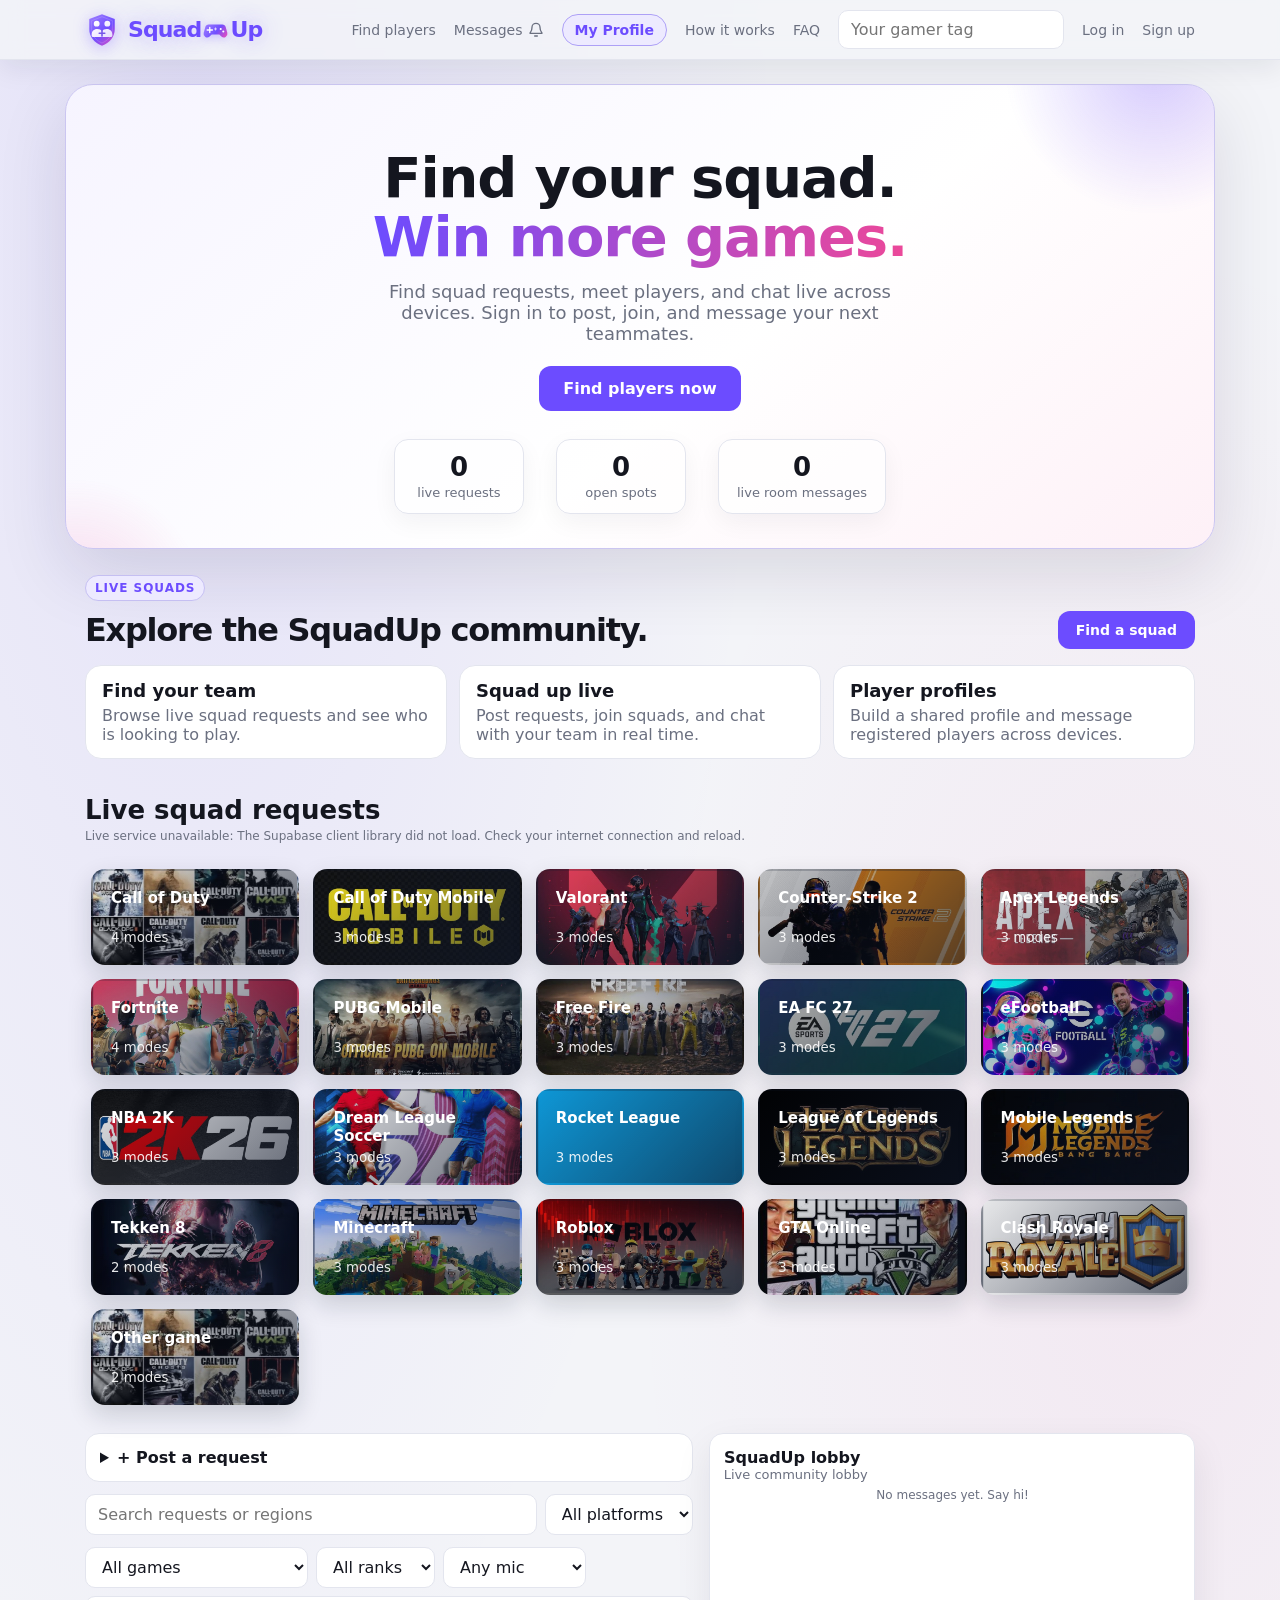
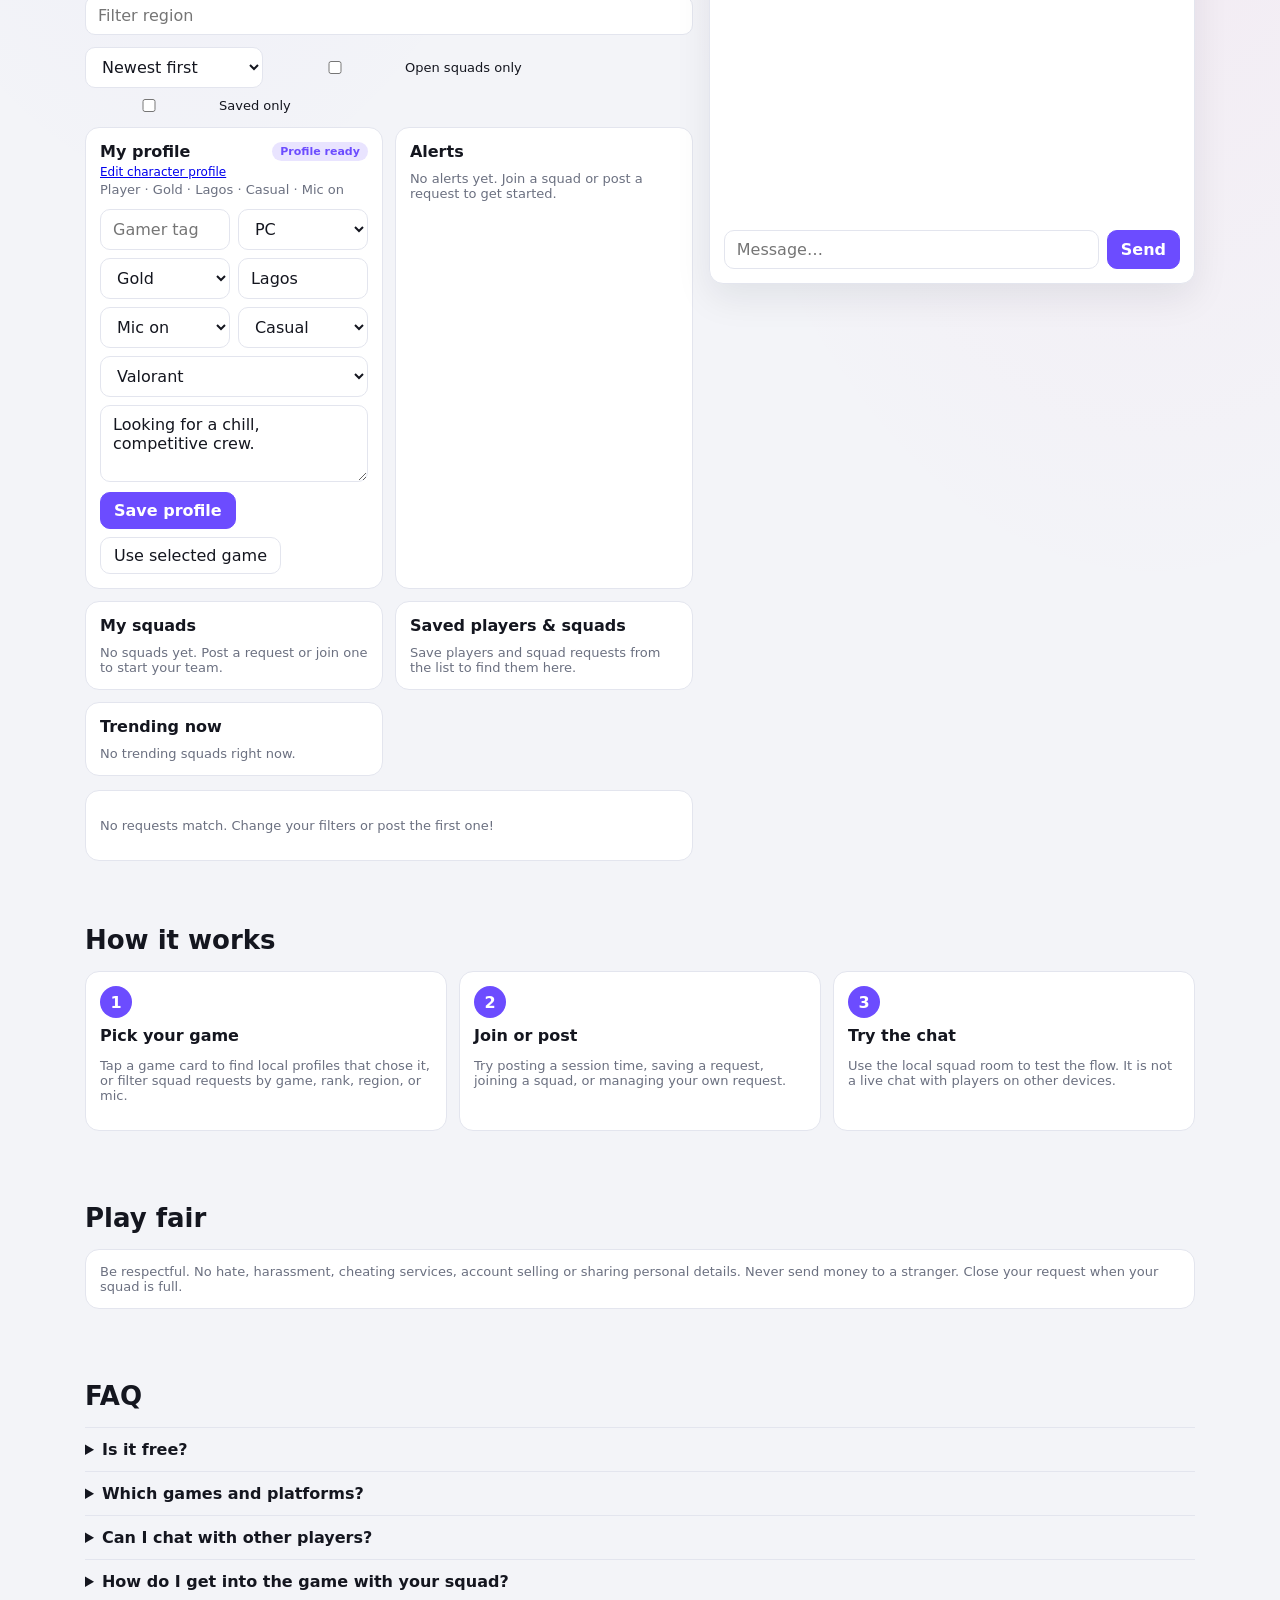
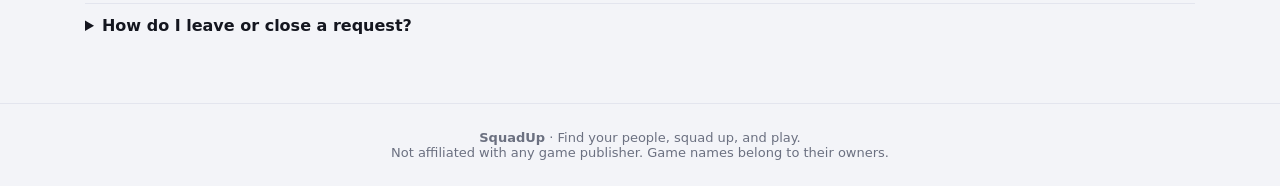
==== index.html @ 7c1c5416 "Add files via upload" ====
<!DOCTYPE html>
<html lang="en"><head><meta charset="utf-8">
<meta name="viewport" content="width=device-width, initial-scale=1, viewport-fit=cover">
<link rel="icon" href="squadup-logo.svg" type="image/svg+xml">
<title>SquadUp – Find your squad</title>
<style>
:root{--bg:#f3f4f8;--card:#fff;--tx:#14161f;--mu:#6b7080;--bd:#e3e5ee;--ac:#6c4cff;--ac2:#fff;--ok:#16a34a;box-sizing:border-box;padding-top:env(safe-area-inset-top,0px);padding-bottom:env(safe-area-inset-bottom,0px)}
@media (prefers-color-scheme:dark){:root:not([data-theme="light"]){--bg:#0d0f16;--card:#161925;--tx:#eceef6;--mu:#8b90a3;--bd:#252938;--ac:#8b73ff;--ac2:#0d0f16;--ok:#4ade80}}
:root[data-theme="dark"]{--bg:#0d0f16;--card:#161925;--tx:#eceef6;--mu:#8b90a3;--bd:#252938;--ac:#8b73ff;--ac2:#0d0f16;--ok:#4ade80}
*{box-sizing:border-box}html,body{margin:0}body{background:var(--bg);color:var(--tx);font-family:system-ui,-apple-system,Segoe UI,Roboto,sans-serif}
button,input,select,textarea{font:inherit;color:var(--tx)}
input,select,textarea{background:var(--card);border:1px solid var(--bd);border-radius:10px;padding:9px 12px;max-width:100%}
button{cursor:pointer;border:1px solid var(--bd);background:var(--card);border-radius:10px;padding:8px 13px}
button.p{background:var(--ac);color:var(--ac2);border-color:var(--ac);font-weight:600}
button.d{color:#dc2626}
.top{display:flex;gap:10px;align-items:center;justify-content:space-between;flex-wrap:wrap;padding:14px 20px;max-width:1150px;margin:auto}
h1{margin:0;font-size:22px;display:flex;align-items:center;gap:9px}h1 span{color:var(--ac)}
.brand-mark{width:34px;height:34px;object-fit:contain;filter:drop-shadow(0 3px 8px color-mix(in srgb,var(--ac) 35%,transparent))}
.wordmark-pad{width:25px;height:18px;vertical-align:-2px;margin:0 2px;filter:drop-shadow(0 2px 5px color-mix(in srgb,var(--ac) 30%,transparent))}
.wrap{max-width:1150px;margin:auto;padding:0 20px 28px}
.status{font-size:12px;color:var(--mu);padding:0 20px;max-width:1150px;margin:auto}
.tiles{display:grid;grid-template-columns:repeat(auto-fill,minmax(180px,1fr));gap:14px;margin:8px 0 14px}
.game-players{margin:14px 0;padding:16px;background:var(--card);border:1px solid var(--bd);border-radius:14px}
.game-players[hidden]{display:none}
.game-players-head{display:flex;justify-content:space-between;align-items:center;gap:10px}
.game-player-list{display:grid;grid-template-columns:repeat(auto-fill,minmax(230px,1fr));gap:10px;margin-top:12px}
.game-player{display:flex;align-items:center;gap:10px;min-width:0;padding:11px;border:1px solid var(--bd);border-radius:12px;background:var(--bg)}
.game-player-avatar{flex:none;width:44px;height:44px;border-radius:50%;object-fit:cover;background:var(--ac);color:white;display:grid;place-items:center;font-weight:700}
.game-player-info{flex:1;min-width:0}
.game-player-info strong,.game-player-info small{display:block;overflow-wrap:anywhere}
.game-player-info small{margin-top:3px;color:var(--mu);font-size:12px}
.game-player-bio{margin:6px 0 0;color:var(--mu);font-size:12px;line-height:1.45}
.game-player-message{flex:none;padding:7px 9px;border:1px solid var(--ac);border-radius:9px;background:var(--ac);color:var(--ac2);font-size:12px;font-weight:650;text-decoration:none;white-space:nowrap}
.tile{text-align:left;border-radius:14px;padding:18px;min-height:96px;border:2px solid transparent;color:#fff;display:flex;flex-direction:column;justify-content:space-between;background-color:var(--tile-color,#6c4cff);background-image:linear-gradient(135deg,rgba(15,23,42,.1),rgba(15,23,42,.65)),var(--tile-image,none);background-size:cover;background-position:center;position:relative;transform-origin:center;transition:transform .2s ease;cursor:pointer}
@media(hover:hover){.tile:hover{transform:scale(1.3);z-index:1}}
.tile.is-selected{transform:scale(1.3);z-index:1}
.tile:focus-visible{outline:3px solid var(--ac);outline-offset:3px}
@media(prefers-reduced-motion:reduce){.tile{transition:none}}
.tile b{font-size:15px}.tile small{opacity:.9}
.grid{display:grid;grid-template-columns:1.25fr 1fr;gap:16px;align-items:start}
@media(max-width:860px){.grid{grid-template-columns:1fr}}
.card{background:var(--card);border:1px solid var(--bd);border-radius:14px;padding:14px;transition:transform .18s ease}
@media(hover:hover){.card:hover{transform:scale(.97)}}
.bar{display:flex;gap:8px;margin-bottom:12px;flex-wrap:wrap}.bar input{flex:1;min-width:120px}
.hub-grid{display:grid;grid-template-columns:repeat(auto-fit,minmax(220px,1fr));gap:12px;margin:12px 0 14px}.mini-card{border:1px solid var(--bd);background:var(--card);border-radius:12px;padding:10px 12px}.mini-card.info{border-left:3px solid var(--ac)}.mini-card.alert{border-left:3px solid #f59e0b}.mini-card.success{border-left:3px solid var(--ok)}.mini-card small{display:block;color:var(--mu);margin-top:5px}.mini-card .chip{display:inline-block;padding:2px 6px;border-radius:999px;background:var(--bd);font-size:11px;font-weight:700;text-transform:uppercase;letter-spacing:.04em;margin-bottom:6px}
.profile-shell{display:grid;gap:10px}.profile-top{display:flex;justify-content:space-between;align-items:center;gap:10px}.profile-badge{display:inline-flex;align-items:center;padding:3px 8px;border-radius:999px;background:color-mix(in srgb,var(--ac) 15%,var(--card));color:var(--ac);font-weight:700;font-size:11px}.profile-summary{color:var(--mu);font-size:13px;line-height:1.5}.profile-actions{display:flex;gap:8px;flex-wrap:wrap}.profile-grid{display:grid;grid-template-columns:repeat(2,minmax(0,1fr));gap:8px}.profile-grid .w{grid-column:1/-1}.squad-item{padding:8px 10px;border:1px solid var(--bd);border-radius:10px;background:color-mix(in srgb,var(--card) 92%,var(--bd));display:grid;gap:4px;margin-top:8px}.squad-item strong{display:flex;justify-content:space-between;gap:8px}.squad-badges{display:flex;gap:6px;flex-wrap:wrap;margin-top:4px}.squad-badges span{display:inline-flex;padding:2px 7px;border-radius:999px;background:var(--bd);font-size:11px}.trending{display:grid;gap:8px}.trending-item{padding:8px 10px;border:1px solid var(--bd);border-radius:10px;background:color-mix(in srgb,var(--card) 92%,var(--bd));display:flex;justify-content:space-between;gap:8px}.trending-item b{display:block}.trending-item small{color:var(--mu)}
details.card{margin-bottom:12px}summary{cursor:pointer;font-weight:600}
.form{display:grid;grid-template-columns:1fr 1fr;gap:8px;margin-top:10px}.form .w{grid-column:1/-1}
.post{display:flex;gap:12px;padding:13px 0;border-top:1px solid var(--bd)}.post:first-child{border-top:0}
.av{flex:none;width:42px;height:42px;border-radius:50%;display:grid;place-items:center;color:#fff;font-weight:700;font-size:13px}
.post-avatar{object-fit:cover;background:var(--bd)}
.pb{flex:1;min-width:0}.pt{font-weight:600}
.tag{display:inline-block;font-size:12px;padding:2px 8px;border-radius:6px;background:var(--bd);margin:4px 5px 0 0}
.mu{color:var(--mu);font-size:13px}.ok{color:var(--ok);font-weight:600}
.acts{display:flex;gap:6px;margin-top:8px;flex-wrap:wrap}
.acts button{font-size:12px}
.saved-list{display:grid;gap:8px}
.saved-row{display:flex;align-items:center;justify-content:space-between;gap:8px;padding:8px 10px;border:1px solid var(--bd);border-radius:10px}
.saved-row>div{min-width:0}.saved-row strong,.saved-row small{display:block;overflow:hidden;text-overflow:ellipsis;white-space:nowrap}
.saved-row small{margin-top:3px;color:var(--mu)}
.saved-row button{flex:none;padding:5px 8px;font-size:11px}
.post.is-full{opacity:.78}
.chat{position:sticky;top:8px}
#msgs{height:340px;overflow-y:auto;display:flex;flex-direction:column;gap:7px;padding:6px 0}
.m{max-width:85%;padding:7px 11px;border-radius:12px;background:var(--bd);font-size:14px;overflow-wrap:anywhere}
.m b{display:block;font-size:11px;color:var(--mu)}.m.me{align-self:flex-end;background:var(--ac);color:var(--ac2)}.m.me b{color:inherit;opacity:.8}
.m.sys{align-self:center;background:none;color:var(--mu);font-size:12px;padding:0}
.send{display:flex;gap:8px;margin-top:8px}.send input{flex:1;min-width:0}
#toast{position:fixed;left:50%;bottom:calc(20px + env(safe-area-inset-bottom,0px));transform:translateX(-50%);background:var(--tx);color:var(--bg);padding:9px 14px;border-radius:10px;font-size:14px;display:none;z-index:9}
.nav{position:sticky;top:0;z-index:5;backdrop-filter:blur(10px);background:color-mix(in srgb,var(--bg) 85%,transparent);border-bottom:1px solid var(--bd)}
.nav .top{padding:10px 20px}.links{display:flex;gap:18px;align-items:center}.links a{color:var(--mu);text-decoration:none;font-size:14px}
.links a.profile-link{padding:7px 12px;border:1px solid color-mix(in srgb,var(--ac) 45%,var(--bd));border-radius:999px;background:color-mix(in srgb,var(--ac) 12%,var(--card));color:var(--ac);font-weight:750}
#messagesLink{position:relative;display:inline-flex;align-items:center}
.message-count{position:absolute;top:-5px;right:-7px;display:grid;width:18px;height:18px;place-items:center;padding:0;border:2px solid var(--bg);border-radius:50%;background:#dc2626;color:#fff;font-size:9px;font-weight:800;line-height:1}
.message-count[hidden]{display:none}
.message-bell{display:inline-block;width:16px;height:16px;margin-left:5px;vertical-align:-3px;color:var(--mu)}
#messagesLink.has-unread .message-bell{color:#dc2626}
.message-alert-toggle{padding:6px 9px;border:1px solid var(--bd);border-radius:9px;background:var(--card);color:var(--mu);font-size:11px;cursor:pointer}
.message-alert-toggle:disabled{opacity:.7;cursor:default}
@media(max-width:700px){.links a:not(.auth-link):not([href="login.html"]):not([href="messages.html"]):not(.profile-link){display:none}}
@media(max-width:700px){.nav .top{gap:8px;padding:10px 14px}.links{width:100%;justify-content:space-between;flex-wrap:wrap;gap:9px}.links input{width:135px;flex:1;min-width:110px}}
.hero{max-width:1150px;margin:auto;padding:52px 20px 20px;text-align:center}
.hero h2{font-size:clamp(32px,6vw,56px);line-height:1.05;margin:0 0 14px;letter-spacing:-.02em}
.hero h2 em{font-style:normal;background:linear-gradient(90deg,var(--ac),#ec4899);-webkit-background-clip:text;background-clip:text;color:transparent}
.hero p{max-width:560px;margin:0 auto 22px;color:var(--mu);font-size:18px}
.cta{display:inline-block;text-decoration:none;padding:13px 24px;border-radius:12px;font-weight:700;background:var(--ac);color:var(--ac2)}
.stats{display:flex;justify-content:center;gap:32px;margin-top:28px;flex-wrap:wrap}.stats b{display:block;font-size:26px}.stats span{color:var(--mu);font-size:13px}
.sec{max-width:1150px;margin:auto;padding:36px 20px}.sec h3{font-size:26px;margin:0 0 16px}
.steps{display:grid;grid-template-columns:repeat(auto-fit,minmax(220px,1fr));gap:12px}
.n{width:32px;height:32px;border-radius:50%;background:var(--ac);color:var(--ac2);display:grid;place-items:center;font-weight:700;margin-bottom:8px}
.faq details{border-top:1px solid var(--bd);padding:12px 0}.faq summary{font-weight:600}.faq p{color:var(--mu);margin:8px 0 0}
.world-section{position:relative;padding:26px 20px 12px;max-width:1150px;margin:auto}.world-header{display:flex;align-items:end;justify-content:space-between;gap:18px;flex-wrap:wrap;margin-bottom:16px}.eyebrow{display:inline-block;padding:5px 9px;border-radius:999px;background:color-mix(in srgb,var(--ac) 12%,var(--card));border:1px solid color-mix(in srgb,var(--ac) 25%,var(--bd));color:var(--ac);font-weight:700;font-size:12px;margin-bottom:10px;letter-spacing:.08em;text-transform:uppercase}.world-grid{display:grid;grid-template-columns:1.2fr .8fr .8fr;gap:12px}.world-card{background:linear-gradient(180deg,color-mix(in srgb,var(--card) 96%,var(--ac)),var(--card));border:1px solid var(--bd);border-radius:20px;padding:18px;box-shadow:0 18px 40px rgba(15,23,42,.06)}.globe-wrap{display:grid;place-items:center;min-height:200px;position:relative;overflow:hidden}.globe{position:relative;width:180px;height:180px;border-radius:50%;background:radial-gradient(circle at 30% 30%,#7c3aed 0%,#6c4cff 35%,#111827 100%);box-shadow:inset 0 0 32px rgba(255,255,255,.25),0 18px 40px rgba(108,76,255,.25)}.globe:before,.globe:after{content:"";position:absolute;border:1px solid rgba(255,255,255,.28);border-radius:50%}.globe:before{inset:16px}.globe:after{inset:34px}.globe-dot{position:absolute;width:8px;height:8px;background:#fff;border-radius:50%;box-shadow:0 0 0 6px rgba(255,255,255,.18);animation:pulse 2.4s ease-in-out infinite}.globe-dot.one{top:34px;left:48px}.globe-dot.two{bottom:40px;left:62px}.globe-dot.three{top:62px;right:36px}.region-list,.country-list{display:flex;gap:8px;flex-wrap:wrap}.region-pill,.country-chip{display:inline-flex;align-items:center;padding:7px 10px;border-radius:999px;border:1px solid var(--bd);background:rgba(255,255,255,.04);font-size:12px;font-weight:600}.country-chip{background:color-mix(in srgb,var(--ac) 10%,var(--card));border-color:color-mix(in srgb,var(--ac) 20%,var(--bd));color:var(--tx)}.metric-stack{display:grid;gap:12px}.metric-box{padding:12px 14px;border:1px solid var(--bd);border-radius:14px;background:rgba(255,255,255,.02)}.metric-box strong{display:block;font-size:26px;letter-spacing:-.04em}.metric-box span{color:var(--mu);font-size:12px;text-transform:uppercase;letter-spacing:.06em}.cta.small{padding:11px 18px;font-size:14px}.feature-row{display:grid;grid-template-columns:repeat(auto-fit,minmax(180px,1fr));gap:12px;margin-top:12px}.feature-tile{padding:14px 16px;border:1px solid var(--bd);background:var(--card);border-radius:16px}.feature-tile b{display:block;font-size:18px;margin-bottom:5px}.feature-tile p{margin:0;color:var(--mu)}
footer{border-top:1px solid var(--bd);padding:26px 20px;text-align:center;color:var(--mu);font-size:13px}
body{min-height:100vh;background:radial-gradient(ellipse at 15% 0%,color-mix(in srgb,var(--ac) 12%,transparent),transparent 38%),radial-gradient(ellipse at 90% 36%,color-mix(in srgb,#ec4899 7%,transparent),transparent 32%),var(--bg)}
.nav{box-shadow:0 8px 28px rgba(15,23,42,.08)}
.profile-card{scroll-margin-top:80px}
.profile-avatar{width:42px;height:42px;flex:none;overflow:hidden;border:2px solid color-mix(in srgb,var(--ac) 55%,var(--bd));border-radius:50%;background:linear-gradient(145deg,#765cff,#d14bc0);object-fit:cover}
h1{letter-spacing:-.04em}h1 span{ text-shadow:0 0 22px color-mix(in srgb,var(--ac) 38%,transparent)}
.links a{transition:color .18s ease,background-color .18s ease,transform .18s ease}
.links a:hover,.links a:focus-visible{color:var(--ac)}
.links a:focus-visible{outline:2px solid var(--ac);outline-offset:4px;border-radius:6px}
.links a:active{color:var(--ac);transform:scale(.96)}
input,select,textarea{transition:border-color .18s ease,box-shadow .18s ease}
input:focus,select:focus,textarea:focus{outline:none;border-color:var(--ac);box-shadow:0 0 0 3px color-mix(in srgb,var(--ac) 18%,transparent)}
button,.cta{transition:transform .18s ease,box-shadow .18s ease,background-color .18s ease}
button:hover,.cta:hover{transform:translateY(-2px);box-shadow:0 8px 20px color-mix(in srgb,var(--ac) 22%,transparent)}
button:active,.cta:active{transform:translateY(0) scale(.98)}
.hero{position:relative;isolation:isolate;overflow:hidden;border:1px solid color-mix(in srgb,var(--ac) 20%,var(--bd));border-radius:28px;margin-top:24px;padding:64px 24px 34px;background:linear-gradient(140deg,color-mix(in srgb,var(--card) 94%,var(--ac)),var(--card) 58%,color-mix(in srgb,var(--card) 92%,#ec4899));box-shadow:0 24px 70px rgba(25,20,55,.12);animation:rise-in .65s both}
.hero:before,.hero:after{content:"";position:absolute;z-index:-1;border-radius:50%;pointer-events:none;filter:blur(2px)}
.hero:before{width:300px;height:300px;right:-90px;top:-170px;background:radial-gradient(circle,color-mix(in srgb,var(--ac) 28%,transparent),transparent 70%)}
.hero:after{width:260px;height:260px;left:-120px;bottom:-190px;background:radial-gradient(circle,color-mix(in srgb,#ec4899 20%,transparent),transparent 70%)}
.hero h2{animation:rise-in .65s .08sboth}.hero p{animation:rise-in .65s .16s both}.hero .cta{animation:rise-in .65s .24s both}
.stats>div{min-width:130px;padding:12px 18px;border:1px solid var(--bd);border-radius:14px;background:color-mix(in srgb,var(--card) 72%,transparent);box-shadow:0 8px 24px rgba(15,23,42,.05)}
.stats b{font-variant-numeric:tabular-nums}
.tiles{padding:8px 6px 14px}
.tile{overflow:hidden;box-shadow:0 10px 24px rgba(15,23,42,.16);transition:transform .28s cubic-bezier(.2,.8,.2,1),box-shadow .28s ease,filter .28s ease;animation:rise-in .5s backwards}
.tile:before{content:"";position:absolute;inset:0;border-radius:inherit;background:linear-gradient(115deg,transparent 25%,rgba(255,255,255,.2) 48%,transparent 70%);transform:translateX(-130%);transition:transform .55s ease;pointer-events:none}
.tile>*{position:relative;z-index:1}
.tile:nth-child(2){animation-delay:.03s}.tile:nth-child(3){animation-delay:.06s}.tile:nth-child(4){animation-delay:.09s}.tile:nth-child(5){animation-delay:.12s}
@media(hover:hover){.tile:hover{transform:scale(1.3) translateY(-5px);z-index:2;box-shadow:0 24px 48px rgba(15,23,42,.3);filter:saturate(1.16)}.tile:hover:before{transform:translateX(130%)}}
.tile.is-selected{transform:scale(1.3) translateY(-5px);z-index:2;box-shadow:0 24px 48px rgba(15,23,42,.3);outline:2px solid color-mix(in srgb,var(--ac) 75%,white);outline-offset:3px}
.post{animation:rise-in .28s both}
.acts button{font-size:13px}
.chat{box-shadow:0 14px 36px rgba(15,23,42,.08)}
#msgs{scrollbar-color:var(--bd) transparent;scrollbar-width:thin}
.m{animation:message-in .2s ease both}
#toast{box-shadow:0 12px 34px rgba(15,23,42,.22);animation:toast-in .2s ease both}
footer{margin-top:20px}
@keyframes rise-in{from{opacity:0;transform:translateY(12px)}to{opacity:1;transform:translateY(0)}}
@keyframes message-in{from{opacity:0;transform:translateY(5px)}to{opacity:1;transform:translateY(0)}}
@keyframes toast-in{from{opacity:0;transform:translate(-50%,8px)}to{opacity:1;transform:translate(-50%,0)}}
@keyframes pulse{0%,100%{transform:scale(1);opacity:1}50%{transform:scale(1.45);opacity:.7}}
@media(max-width:700px){.hero{margin:14px 12px 0;padding:46px 18px 26px;border-radius:22px}.hero p{font-size:16px}.stats{gap:10px}.stats>div{min-width:calc(33.333% - 10px);padding:10px 8px}.stats b{font-size:22px}.tiles{grid-template-columns:repeat(2,minmax(0,1fr));gap:12px;padding-inline:2px}.world-grid{grid-template-columns:1fr}.world-header{align-items:flex-start}.feature-row{grid-template-columns:1fr 1fr}.country-chip,.region-pill{font-size:11px}}
@media(prefers-reduced-motion:reduce){*,*:before,*:after{animation-duration:.01ms!important;animation-iteration-count:1!important;scroll-behavior:auto!important;transition-duration:.01ms!important}}
</style></head><body>
<div class="nav"><div class="top"><h1><img class="brand-mark" src="squadup-logo.svg" alt=""><span>Squad<img class="wordmark-pad" src="squadup-gamepad.svg" alt="" aria-hidden="true">Up</span></h1><div class="links"><a href="#play">Find players</a><a id="messagesLink" href="messages.html">Messages<svg class="message-bell" viewBox="0 0 24 24" fill="none" stroke="currentColor" stroke-width="2" stroke-linecap="round" stroke-linejoin="round" aria-hidden="true"><path d="M18 8a6 6 0 0 0-12 0c0 7-3 7-3 9h18c0-2-3-2-3-9"></path><path d="M10 21h4"></path></svg><span id="messageCount" class="message-count" hidden></span></a><button id="messageAlertToggle" class="message-alert-toggle" type="button" hidden>Enable alerts</button><a class="profile-link" href="profile.html">My Profile</a><a href="#how">How it works</a><a href="#faq">FAQ</a><input id="name" placeholder="Your gamer tag" maxlength="20"><a id="loginLink" href="login.html">Log in</a><a class="auth-link" id="signupLink" href="signup.html">Sign up</a></div></div></div>
<section class="hero"><h2>Find your squad.<br><em>Win more games.</em></h2>
<p>Find squad requests, meet players, and chat live across devices. Sign in to post, join, and message your next teammates.</p>
<a class="cta" href="#play">Find players now</a>
<div class="stats"><div><b id="s1">0</b><span>live requests</span></div><div><b id="s2">0</b><span>open spots</span></div><div><b id="s3">0</b><span>live room messages</span></div></div></section>
<section class="world-section">
  <div class="world-header">
    <div>
      <div class="eyebrow">Live squads</div>
      <h3 style="margin:0;font-size:32px;letter-spacing:-.04em">Explore the SquadUp community.</h3>
    </div>
    <a class="cta small" href="#play">Find a squad</a>
  </div>
  <div class="feature-row">
    <div class="feature-tile"><b>Find your team</b><p>Browse live squad requests and see who is looking to play.</p></div>
    <div class="feature-tile"><b>Squad up live</b><p>Post requests, join squads, and chat with your team in real time.</p></div>
    <div class="feature-tile"><b>Player profiles</b><p>Build a shared profile and message registered players across devices.</p></div>
  </div>
</section>
<div class="wrap" id="play"><h3 style="font-size:26px;margin:24px 0 4px">Live squad requests</h3><div class="status" id="status" style="padding:0 0 10px">Connecting to SquadUp…</div>
<!--
  Add a game picture by placing the image beside this HTML file, then add
  --tile-image:url('image-name.jpg') to that card's style attribute.
  The Call of Duty card uses call-of-duty.jpg.  
-->
<div class="tiles" id="tiles">
<div class="tile" style="--tile-color:#d97706;--tile-image:url('image/call-of-duty.jpg')"><b>Call of Duty</b><small>4 modes</small></div>
<div class="tile" style="--tile-color:#b45309;--tile-image:url('image/HD Yellow Call Of Duty Mobile COD Game Logo PNG.jpg')"><b>Call of Duty Mobile</b><small>3 modes</small></div>
<div class="tile" style="--tile-color:#e11d48;--tile-image:url('image/valorant - Google Search.jpg')"><b>Valorant</b><small>3 modes</small></div>
<div class="tile" style="--tile-color:#ca8a04;--tile-image:url('image/Counter-Strike 2 is finally here! - esports_inquirer.net')"><b>Counter-Strike 2</b><small>3 modes</small></div>
<div class="tile" style="--tile-color:#dc2626;--tile-image:url('image/APEX LEGENDS.jpg')"><b>Apex Legends</b><small>3 modes</small></div>
<div class="tile" style="--tile-color:#7c3aed;--tile-image:url('image/download (20).jpg')"><b>Fortnite</b><small>4 modes</small></div>
<div class="tile" style="--tile-color:#65a30d;--tile-image:url('image/PlayerUnknown%27s Battlegrounds mobile é gratuito e mundial, confira_.jpg')"><b>PUBG Mobile</b><small>3 modes</small></div>
<div class="tile" style="--tile-color:#f97316;--tile-image:url('image/Quais são os melhores personagens do Free Fire_.jpg')"><b>Free Fire</b><small>3 modes</small></div>
<div class="tile" style="--tile-color:#16a34a;--tile-image:url('image/Como corrigir o erro EA FC 27 0xc0000005.jpg')"><b>EA FC 27</b><small>3 modes</small></div>
<div class="tile" style="--tile-color:#2563eb;--tile-image:url('image/CT-EFOOTBALL (@ct_efootball) on X.jpg')"><b>eFootball</b><small>3 modes</small></div>
<div class="tile" style="--tile-color:#1d4ed8;--tile-image:url('image/NBA Insider Shams Charania revealed that OKC Thunder star, Shai Gilgeous-Alexander will be the first official star of NBA 2K26_.jpg')"><b>NBA 2K</b><small>3 modes</small></div>
<div class="tile" style="--tile-color:#0ea5e9;--tile-image:url('image/Dream League Soccer 2026 on TikTok.jpg')"><b>Dream League Soccer</b><small>3 modes</small></div>
<div class="tile" style="--tile-color:#0ea5e9"><b>Rocket League</b><small>3 modes</small></div>
<div class="tile" style="--tile-color:#a16207;--tile-image:url('image/New League of Legends logo is universally slated.jpg')"><b>League of Legends</b><small>3 modes</small></div>
<div class="tile" style="--tile-color:#4f46e5;--tile-image:url('image/Logo Game Mobile Legends.jpg')"><b>Mobile Legends</b><small>3 modes</small></div>
<div class="tile" style="--tile-color:#9f1239;--tile-image:url('image/Tekken 8 poster in HD.jpg')"><b>Tekken 8</b><small>2 modes</small></div>
<div class="tile" style="--tile-color:#15803d;--tile-image:url('image/The Top Paid iPad Games of 2017.jpg')"><b>Minecraft</b><small>3 modes</small></div>
<div class="tile" style="--tile-color:#475569;--tile-image:url('image/download (21).jpg')"><b>Roblox</b><small>3 modes</small></div>
<div class="tile" style="--tile-color:#0f766e;--tile-image:url('image/%27GTA 5%27 cover art revealed - image.jpg')"><b>GTA Online</b><small>3 modes</small></div>
<div class="tile" style="--tile-color:#1e40af;--tile-image:url('image/quem joga.jpg')"><b>Clash Royale</b><small>3 modes</small></div>
<div class="tile" style="--tile-color:#64748b;--tile-image:url('image/download (19).jpg')"><b>Other game</b><small>2 modes</small></div>
</div>
<section class="game-players" id="gamePlayers" aria-live="polite" hidden>
  <div class="game-players-head"><b id="gamePlayersTitle">Players</b><button id="closeGamePlayers" type="button">Close</button></div>
  <div class="game-player-list" id="gamePlayerList"></div>
</section>
<div class="grid">
<section>
<details class="card"><summary>+ Post a request</summary>
<div class="form">
<select id="fg"></select><select id="fm"></select>
<select id="fp"><option>PlayStation</option><option>Xbox</option><option>PC</option><option>Mobile</option></select>
<select id="fn"><option value="1">Need 1 player</option><option value="2">Need 2 players</option><option value="3">Need 3 players</option><option value="4">Need 4 players</option><option value="5">Need 5 players</option></select>
<input id="fr" placeholder="Region (e.g. Lagos)" maxlength="30">
<select id="fmic"><option>Mic on</option><option>Mic optional</option><option>No mic</option></select>
<label class="w" for="fwhen">Session time (your local time; optional)<input id="fwhen" type="datetime-local"></label>
<input id="ft" class="w" placeholder="Note: rank, play time, vibe…" maxlength="120">
<div class="acts w"><button class="p" id="post" type="button">Post request</button><button id="cancelEdit" type="button" hidden>Cancel edit</button></div></div></details>
<div class="bar"><input id="q" placeholder="Search requests or regions"><select id="pf"><option value="">All platforms</option><option>PlayStation</option><option>Xbox</option><option>PC</option><option>Mobile</option></select></div>
<div class="bar"><select id="gameFilter" aria-label="Filter by game"><option value="">All games</option></select><select id="rankFilter"><option value="">All ranks</option><option>Bronze</option><option>Silver</option><option>Gold</option><option>Platinum</option><option>Diamond</option><option>Elite</option></select><select id="micFilter"><option value="">Any mic</option><option>Mic on</option><option>Mic optional</option><option>No mic</option></select><input id="regionFilter" placeholder="Filter region"></div>
<div class="bar"><select id="sortRequests" aria-label="Sort requests"><option value="newest">Newest first</option><option value="soonest">Soonest session</option><option value="spots">Most open spots</option></select><label style="display:flex;align-items:center;gap:7px;font-size:13px"><input id="openOnly" type="checkbox">Open squads only</label><label style="display:flex;align-items:center;gap:7px;font-size:13px"><input id="savedOnly" type="checkbox">Saved only</label></div>
<div class="hub-grid">
  <div class="card profile-card" id="profile">
    <div class="profile-top"><div style="display:flex;align-items:center;gap:10px"><img id="profileAvatar" class="profile-avatar" alt="Profile picture" hidden><b>My profile</b></div><span id="profileBadge" class="profile-badge">New</span></div>
    <a href="profile.html" style="font-size:12px">Edit character profile</a>
    <div class="profile-shell">
      <div class="profile-summary" id="profileSummary">Update your profile to try the local matching and invite flow.</div>
      <div class="profile-grid">
        <input id="profileTag" placeholder="Gamer tag" maxlength="20">
        <select id="profilePlatform"><option>PlayStation</option><option>Xbox</option><option>PC</option><option>Mobile</option></select>
        <select id="profileRank"><option>Bronze</option><option>Silver</option><option>Gold</option><option>Platinum</option><option>Diamond</option><option>Elite</option></select>
        <input id="profileRegion" placeholder="Region" maxlength="30">
        <select id="profileMic"><option>Mic on</option><option>Mic optional</option><option>No mic</option></select>
        <select id="profileSkill"><option>Casual</option><option>Competitive</option><option>Hardcore</option><option>Social</option></select>
        <select id="profileGame" class="w"><option value="">Favorite game</option></select>
        <textarea id="profileBio" class="w" rows="3" maxlength="120" placeholder="Bio: play style, vibe, and availability"></textarea>
      </div>
      <div class="profile-actions"><button class="p" id="saveProfile">Save profile</button><button id="favoriteCurrent">Use selected game</button></div>
    </div>
  </div>
  <div class="card">
    <b>Alerts</b>
    <div id="notifications" style="margin-top:10px;display:grid;gap:8px"></div>
  </div>
  <div class="card">
    <b>My squads</b>
    <div id="mySquads" style="margin-top:10px"></div>
  </div>
  <div class="card">
    <b>Saved players &amp; squads</b>
    <div id="savedItems" class="saved-list" style="margin-top:10px"></div>
  </div>
  <div class="card">
    <b>Trending now</b>
    <div id="trendingList" style="margin-top:10px"></div>
  </div>
</div>
<div class="card" id="feed"></div>
</section>
<aside class="card chat"><div style="display:flex;justify-content:space-between;gap:8px;align-items:center"><b id="rt">Chat</b><button id="lobby" style="display:none">← Lobby</button></div>
<div class="mu" id="rm"></div><div id="msgs"></div>
<div class="send"><input id="mi" placeholder="Message…" maxlength="300"><button class="p" id="sb">Send</button></div></aside>
</div></div>
<section class="sec" id="how"><h3>How it works</h3><div class="steps">
<div class="card"><div class="n">1</div><b>Pick your game</b><p class="mu">Tap a game card to find local profiles that chose it, or filter squad requests by game, rank, region, or mic.</p></div>
<div class="card"><div class="n">2</div><b>Join or post</b><p class="mu">Try posting a session time, saving a request, joining a squad, or managing your own request.</p></div>
<div class="card"><div class="n">3</div><b>Try the chat</b><p class="mu">Use the local squad room to test the flow. It is not a live chat with players on other devices.</p></div></div></section>
<section class="sec"><h3>Play fair</h3><div class="card"><p class="mu" style="margin:0">Be respectful. No hate, harassment, cheating services, account selling or sharing personal details. Never send money to a stranger. Close your request when your squad is full.</p></div></section>
<section class="sec faq" id="faq"><h3>FAQ</h3>
<details><summary>Is it free?</summary><p>Yes, posting, joining and chatting are free.</p></details>
<details><summary>Which games and platforms?</summary><p>21 game options across shooters, battle royale, sports, MOBA, fighting and sandbox titles, on PlayStation, Xbox, PC and Mobile. Pick Other game for anything not listed.</p></details>
<details><summary>Can I chat with other players?</summary><p>Yes. Create a live SquadUp account to message players and chat in squad rooms across devices.</p></details>
<details><summary>How do I get into the game with your squad?</summary><p>This demo does not contact game services. You can use its local room chat to try the flow, then share an in-game ID or party code yourself when you play.</p></details>
<details><summary>How do I leave or close a request?</summary><p>Press Leave on a squad you joined, or Close on a request you posted.</p></details></section>
<footer><b>SquadUp</b> · Find your people, squad up, and play.<br>Not affiliated with any game publisher. Game names belong to their owners.</footer>
<div id="toast"></div>
<script src="https://cdn.jsdelivr.net/npm/@supabase/supabase-js@2"></script>
<script src="supabase-config.js"></script>
<script>
const G=(cat,c,s,m)=>({cat,c,s,m});
const GAMES={"Call of Duty":G("Shooter","#d97706","COD",["Warzone","Multiplayer","Ranked","Zombies"]),"Call of Duty Mobile":G("Shooter","#b45309","CODM",["Multiplayer","Battle Royale","Ranked"]),"Valorant":G("Shooter","#e11d48","VAL",["Competitive","Unrated","Spike Rush"]),"Counter-Strike 2":G("Shooter","#ca8a04","CS2",["Premier","Competitive","Casual"]),"Apex Legends":G("Battle Royale","#dc2626","APEX",["Trios","Duos","Ranked"]),"Fortnite":G("Battle Royale","#7c3aed","FN",["Squads","Duos","Zero Build","Ranked"]),"PUBG Mobile":G("Battle Royale","#65a30d","PUBG",["Squads","Duos","Team Deathmatch"]),"Free Fire":G("Battle Royale","#f97316","FF",["Squads","Duos","Clash Squad"]),"EA FC 27":G("Sports","#16a34a","FC",["Pro Clubs","Ultimate Team","Friendlies"]),"eFootball":G("Sports","#2563eb","eF",["Dream Team","Online Match","Co-op"]),"NBA 2K":G("Sports","#1d4ed8","2K",["Park","Pro-Am","MyTeam"]),"Dream League Soccer":G("Sports","#0ea5e9","DLS",["Dream Team","Career","Online"]),"Rocket League":G("Sports","#0ea5e9","RL",["2v2","3v3","Ranked"]),"League of Legends":G("MOBA","#a16207","LoL",["Ranked Flex","Normal Draft","ARAM"]),"Mobile Legends":G("MOBA","#4f46e5","MLBB",["Ranked","Classic","Brawl"]),"Tekken 8":G("Fighting","#9f1239","T8",["Ranked","Player Match"]),"Minecraft":G("Sandbox","#15803d","MC",["Survival","Realms","Minigames"]),"Roblox":G("Sandbox","#475569","RBX",["Social","Adventure","Competitive"]),"GTA Online":G("Sandbox","#0f766e","GTA",["Heists","Freemode","Races"]),"Clash Royale":G("Mobile","#1e40af","CR",["Clan Wars","2v2","Ladder"]),"Other game":G("Other","#64748b","+",["Casual","Ranked"])}, PROFILE_DEFAULT={tag:"",platform:"PC",rank:"Gold",region:"Lagos",mic:"Mic on",skill:"Casual",bio:"Looking for a chill, competitive crew.",favoriteGame:"Valorant"};
const $=id=>document.getElementById(id);
const esc=s=>String(s==null?"":s).replace(/[&<>"']/g,c=>({"&":"&amp;","<":"&lt;",">":"&gt;",'"':"&quot;","'":"&#39;"}[c]));
const ls={get(k,d){try{return JSON.parse(localStorage.getItem(k))||d}catch(e){return d}},set(k,v){try{localStorage.setItem(k,JSON.stringify(v))}catch(e){}}};
let S=null,uid="",posts=[],msgs=[],members=[],playerProfiles=new Map(),room="lobby:All",roomTitle="SquadUp lobby",authUser=null,editingPostId="";
function toast(t){const e=$("toast");e.textContent=t;e.style.display="block";clearTimeout(toast.t);toast.t=setTimeout(()=>e.style.display="none",2800)}
let notifiedMessageIds=new Set(),messageAlertsReady=false;
function refreshMessageAlerts(notifyNew=false){
const badge=$("messageCount"),toggle=$("messageAlertToggle");
if(badge)badge.hidden=true;
if(toggle)toggle.hidden=true;
}
const messageAlertToggle=document.getElementById("messageAlertToggle");
messageAlertToggle.addEventListener("click",async()=>{
if(!("Notification"in window)){toast("Browser notifications are not supported here.");return}
const permission=await Notification.requestPermission();
messageAlertToggle.textContent=permission==="granted"?"Alerts on":permission==="denied"?"Alerts blocked":"Enable alerts";
messageAlertToggle.disabled=permission!=="default";
if(permission==="granted"){toast("Message alerts enabled");refreshMessageAlerts()}
else if(permission==="denied")toast("Allow notifications for this site in your browser settings.");
});
window.addEventListener("storage",event=>{if(event.key==="sq2_local_direct_messages"||event.key==="sq2_local_accounts")refreshMessageAlerts(true)});
function ago(t){const s=(Date.now()-t)/1000;if(s<60)return"just now";if(s<3600)return Math.floor(s/60)+"m ago";if(s<86400)return Math.floor(s/3600)+"h ago";return Math.floor(s/86400)+"d ago"}
function getProfile(){const p=ls.get("sq2_profile",{});return{...PROFILE_DEFAULT,...p}}
function saveProfile(p){ls.set("sq2_profile",p);}
async function saveRemoteProfile(p){if(!authUser||!window.squadUpSupabase)throw new Error("Log in with a live account to save your profile.");const {error}=await window.squadUpSupabase.from("profiles").update({gamer_tag:p.tag,game:p.favoriteGame||"",platform:p.platform||"",region:p.region||"",rank:p.rank||"Gold",mic:p.mic||"Mic on",skill:p.skill||"Casual",bio:p.bio||"",avatar:p.avatar||""}).eq("id",uid);if(error)throw error;playerProfiles.set(uid,{id:uid,gamer_tag:p.tag,game:p.favoriteGame||"",platform:p.platform||"",region:p.region||"",rank:p.rank||"Gold",mic:p.mic||"Mic on",skill:p.skill||"Casual",bio:p.bio||"",avatar:p.avatar||""})}
function buildProfileBadge(profile){const score=[profile.tag,profile.rank,profile.region,profile.bio,profile.favoriteGame].filter(Boolean).length;return score>=4?"Profile ready":score>=2?"Getting started":"New profile"}
function applyProfilePanel(){if(!$("profileTag"))return;const profile=getProfile();$("name").value=profile.tag||"";$("profileTag").value=profile.tag||"";$("profilePlatform").value=profile.platform||"PC";$("profileRank").value=profile.rank||"Gold";$("profileRegion").value=profile.region||"";$("profileMic").value=profile.mic||"Mic on";$("profileSkill").value=profile.skill||"Casual";$("profileBio").value=profile.bio||"";const opts=Object.keys(GAMES).map(g=>`<option value="${esc(g)}">${esc(g)}</option>`).join("");$("profileGame").innerHTML='<option value="">Favorite game</option>'+opts;$("profileGame").value=profile.favoriteGame||"";$("profileBadge").textContent=buildProfileBadge(profile);$("profileSummary").textContent=`${profile.tag||"Player"} · ${profile.rank} · ${profile.region||"Anywhere"} · ${profile.skill} · ${profile.mic}`;const avatar=$("profileAvatar");if(avatar){avatar.src=profile.avatar||"";avatar.hidden=!profile.avatar;}}
function updateNameField(){applyProfilePanel()}
function tag(){if(!authUser){location.href="login.html";return null}const n=(getProfile().tag||$("name").value||"").trim();if(!n){$("profileTag").focus();toast("Set your gamer tag in your profile first");return null}return n}
function readSaved(key){const value=ls.get(key,[]);if(!Array.isArray(value)){toast("Saved items are invalid; remove this site's saved data to reset them.");return []}return value}
function writeSaved(key,value){try{localStorage.setItem(key,JSON.stringify(value));return true}catch(e){toast("Could not save this item in browser storage.");return false}}
function savedPostIds(){return readSaved("sq2_saved_posts").map(String)}
function savedPlayers(){return readSaved("sq2_saved_players").filter(player=>player&&typeof player.id==="string")}
function profileForPost(post,playerMap){const own=post.uid===uid?getProfile():null;const remote=playerMap.get(post.uid);const profile=own||remote||{};return{tag:profile.tag||profile.gamer_tag||post.u||"Player",avatar:profile.avatar||post.avatar||"",game:profile.favoriteGame||profile.game||post.favoriteGame||post.g||"",platform:profile.platform||post.playerPlatform||post.p||"",rank:profile.rank||post.rank||"",region:profile.region||post.r||"",mic:profile.mic||post.mic||"",skill:profile.skill||post.skill||"",bio:profile.bio||post.bio||""}}
function safeAvatar(value){return /^data:image\/(?:jpeg|png|webp);base64,/i.test(value||"")?value:""}
function saveRequest(postId){const ids=savedPostIds();if(ids.includes(String(postId))){writeSaved("sq2_saved_posts",ids.filter(id=>id!==String(postId)));toast("Squad removed from saved items")}else{ids.push(String(postId));if(!writeSaved("sq2_saved_posts",ids))return;toast("Squad saved in this browser")}feed()}
function savePlayer(post,profile){const players=savedPlayers();const existing=players.some(player=>player.id===post.uid);const next=existing?players.filter(player=>player.id!==post.uid):[...players,{id:post.uid,tag:profile.tag,avatar:safeAvatar(profile.avatar),game:profile.game,platform:profile.platform,rank:profile.rank,region:profile.region,mic:profile.mic,skill:profile.skill,bio:profile.bio}];if(!writeSaved("sq2_saved_players",next))return;toast(existing?"Player removed from saved items":"Player saved in this browser");feed()}
function renderSavedItems(playerMap=new Map()){const container=$("savedItems");if(!container)return;const ids=savedPostIds(),players=savedPlayers();const playerRows=players.map(player=>{const latest=posts.find(post=>post.uid===player.id);const current=playerMap.get(player.id)||{};const tag=current.gamer_tag||player.tag||latest?.u||"Player";const game=current.game||player.game||latest?.g||"Game not set";return`<div class="saved-row"><div><strong>${esc(tag)}</strong><small>${esc(game)} · saved player</small></div><div><button data-saved-kind="player-view" data-saved-id="${esc(player.id)}" ${latest?"":"disabled"}>Find</button> <button data-saved-kind="player" data-saved-id="${esc(player.id)}">Remove</button></div></div>`});const postRows=ids.map(id=>{const post=posts.find(item=>String(item.id)===id);return`<div class="saved-row"><div><strong>${esc(post?post.g+" · "+post.m:"Request unavailable")}</strong><small>${post?esc(post.u+" · "+(post.r||"Anywhere")):"This request may have been closed"}</small></div><button data-saved-kind="post" data-saved-id="${esc(id)}">${post?"View":"Remove"}</button></div>`});container.innerHTML=playerRows.concat(postRows).join("")||'<div class="mu">Save players and squad requests from the list to find them here.</div>'}
function showSavedPost(id){if($("savedOnly").checked){$("savedOnly").checked=false}if($("openOnly").checked){$("openOnly").checked=false}for(const filter of ["q","pf","gameFilter","rankFilter","micFilter","regionFilter"])$(filter).value="";feed();const card=Array.from(document.querySelectorAll("[data-request-id]")).find(element=>element.dataset.requestId===id);if(card){card.scrollIntoView({behavior:"smooth",block:"center"});card.classList.add("is-selected");setTimeout(()=>card.classList.remove("is-selected"),1200);return}toast("This request has been closed or is no longer available.")}
function removeSaved(kind,id){if(kind==="player-view"){const latest=posts.find(post=>post.uid===id);if(latest)showSavedPost(String(latest.id));else toast("No current squad request from this saved player.");return}const key=kind==="post"?"sq2_saved_posts":"sq2_saved_players";const current=kind==="post"?savedPostIds():savedPlayers();const next=current.filter(item=>(kind==="post"?String(item):item.id)!==id);if(writeSaved(key,next))feed()}
function editRequest(post){editingPostId=String(post.id);$("fg").value=post.g;$("fm").innerHTML=(GAMES[post.g]?.m||["Casual"]).map(mode=>`<option>${esc(mode)}</option>`).join("");$("fm").value=post.m;$("fp").value=post.p;$("fn").value=String(post.need||1);$("fr").value=post.r||"";$("fmic").value=post.mic||"Mic optional";$("fwhen").value=post.when||"";$("ft").value=post.t||"";$("post").textContent="Save changes";$("cancelEdit").hidden=false;document.querySelector("details").open=true;document.querySelector("details").scrollIntoView({behavior:"smooth",block:"start"});$("fg").focus()}
function cancelEdit(){editingPostId="";$("post").textContent="Post request";$("cancelEdit").hidden=true;$("fg").selectedIndex=0;modes();$("fp").selectedIndex=0;$("fn").value="1";$("fr").value="";$("fmic").selectedIndex=0;$("fwhen").value="";$("ft").value="";document.querySelector("details").open=false}
function addNotification(message,type="info"){const items=ls.get("sq2_notifications",[]);items.unshift({id:rid(),text:message,type,ts:Date.now()});ls.set("sq2_notifications",items.slice(0,8));renderNotifications()}
function renderNotifications(){if(!$("notifications"))return;const items=ls.get("sq2_notifications",[]);$("notifications").innerHTML=items.length?items.slice(0,4).map(n=>`<div class="mini-card ${n.type||"info"}"><span class="chip">${esc(String(n.type||"info").toUpperCase())}</span><div>${esc(n.text)}</div><small>${ago(n.ts)}</small></div>`).join(""):'<div class="mu">No alerts yet. Join a squad or post a request to get started.</div>'}
function renderMySquads(){if(!$("mySquads"))return;const hosted=posts.filter(p=>p.uid===uid);const joined=posts.filter(p=>members.some(m=>m.pid===p.id&&m.uid===uid)&&p.uid!==uid);const items=[...hosted.map(p=>({kind:"Hosting",title:p.g,meta:`${p.m} · ${p.p}`,spots:spots(p),id:p.id,when:p.when})),...joined.map(p=>({kind:"Joined",title:p.g,meta:`${p.m} · ${p.p}`,spots:spots(p),id:p.id,when:p.when}))];if(!items.length)$("mySquads").innerHTML='<div class="mu">No squads yet. Post a request or join one to start your team.</div>';else $("mySquads").innerHTML=items.map(item=>`<div class="squad-item"><strong><span>${esc(item.kind)}</span><span>${esc(item.spots)} open</span></strong><div>${esc(item.title)}</div><small class="mu">${esc(item.meta)} · ${esc(formatSessionTime(item.when))}</small><div class="squad-badges"><span>Live request</span><span>${esc(item.id.slice(0,6))}</span></div></div>`).join("")}
function renderTrending(){if(!$("trendingList"))return;const blocked=ls.get("sq2_blocked",[]);const items=[...posts.filter(p=>!blocked.includes(p.uid)&&!p.closed&&spots(p)>0)].sort((a,b)=>spots(b)-spots(a)||b.ts-a.ts).slice(0,4);$("trendingList").innerHTML=items.length?items.map(p=>`<div class="trending-item"><div><b>${esc(p.g)}</b><small>${esc(p.u)} · ${esc(p.r||"Anywhere")}</small></div><span class="chip">${spots(p)} spot${spots(p)===1?"":"s"}</span></div>`).join(""):'<div class="mu">No trending squads right now.</div>'}

const rid=()=>Math.random().toString(36).slice(2,10);

function liveStore(client){
 const tables={posts:"squad_requests",members:"squad_members",messages:"squad_room_messages"};
 async function load(name){
  const table=tables[name];
  let query=client.from(table).select("*");
  if(name==="messages")query=query.order("created_at",{ascending:false}).limit(300);
  else if(name==="posts")query=query.order("created_at",{ascending:false}).limit(200);
  const {data,error}=await query;
  if(error)throw error;
  const rows=(data||[]).map(row=>{
   if(name==="posts")return{id:row.id,...row.data,uid:row.owner_id};
   if(name==="members")return{id:row.id,...row.data,pid:row.request_id,uid:row.user_id};
   return{id:row.id,...row.data,room:row.room_key,uid:row.user_id};
  });
  return name==="messages"?rows.reverse():rows;
 }
 return{
  live:true,
  sub(name,cfg,cb){
   let active=true;
   const refresh=()=>load(name).then(rows=>{if(active)cb(cfg(rows))}).catch(error=>toast("Could not sync "+name+": "+error.message));
   refresh();
   const subscription=client.channel("squadup-"+name+"-"+uid)
    .on("postgres_changes",{event:"*",schema:"public",table:tables[name]},refresh)
    .subscribe(state=>{if(state==="CHANNEL_ERROR"||state==="TIMED_OUT")toast("Live sync problem: "+name+" is temporarily unavailable.")});
   return()=>{active=false;client.removeChannel(subscription)};
  },
  async set(name,id,data){
   if(!authUser)throw new Error("Log in with a live account to do that.");
   if(name==="members"){
    const {error}=await client.rpc("join_squad",{p_request_id:data.pid,p_data:data});
    if(error)throw error;
    return;
   }
   const createdAt=new Date(data.ts||Date.now()).toISOString();
   let row;
   if(name==="posts")row={id,owner_id:uid,created_at:createdAt,data};
   else if(name==="messages")row={id,room_key:data.room,user_id:uid,created_at:createdAt,data};
   else throw new Error("This live data type is not supported.");
   const {error}=name==="messages"
    ?await client.from(tables[name]).insert(row)
    :await client.from(tables[name]).upsert(row);
   if(error)throw error;
  },
  async del(name,id){
   if(!authUser)throw new Error("Log in with a live account to do that.");
   const {error}=await client.from(tables[name]).delete().eq("id",id);
   if(error)throw error;
  }
 };
}

async function init(){
 if(window.squadUpSupabaseConfigError){$("status").textContent="Live service unavailable: "+window.squadUpSupabaseConfigError;return}
 if(!window.squadUpSupabase){$("status").textContent="Live service not configured. Add your Supabase project URL and public key, then run supabase-setup.sql.";return}
 try{
  const {data,error}=await window.squadUpSupabase.auth.getSession();
  if(error)throw error;
  authUser=data.session?.user||null;
  uid=authUser?.id||"";
  const {data:profiles,error:profilesError}=await window.squadUpSupabase.from("profiles").select("id,gamer_tag,game,platform,region,rank,mic,skill,bio,avatar").order("gamer_tag").limit(500);
  if(profilesError)throw profilesError;
  playerProfiles=new Map((profiles||[]).map(profile=>[profile.id,profile]));
  if(authUser){
   const profile=playerProfiles.get(uid);
   if(profile){
    const saved={...getProfile(),tag:profile.gamer_tag,platform:profile.platform||"PC",region:profile.region||"",favoriteGame:profile.game||"",rank:profile.rank||"Gold",mic:profile.mic||"Mic on",skill:profile.skill||"Casual",bio:profile.bio||"",avatar:profile.avatar||""};
    saveProfile(saved);
   }
  }
 }catch(e){$("status").textContent="Account connection problem: "+e.message;return}
 if(authUser){
  $("name").value=getProfile().tag||authUser.user_metadata?.gamer_tag||"";
  $("messagesLink").href="messages.html";
  $("loginLink").textContent="Log out";
  $("loginLink").href="#";
  $("loginLink").addEventListener("click",async event=>{event.preventDefault();const {error}=await window.squadUpSupabase.auth.signOut();if(error){toast("Could not log out: "+error.message);return}location.reload()});
  $("signupLink").style.display="none";
 }else{
  $("name").value=ls.get("sq2_name","");
  $("messagesLink").href="login.html?next=messages.html";
  $("status").textContent="Live player listings · log in to post requests, join squads, or chat";
 }
 refreshMessageAlerts();
 S=liveStore(window.squadUpSupabase);
 S.sub("posts",a=>a.sort((x,y)=>y.ts-x.ts),a=>{posts=a;feed();renderMySquads();renderTrending();});
 S.sub("members",a=>a,a=>{members=a;feed();chat();renderMySquads();});
 if(authUser){
  S.sub("messages",a=>a.sort((x,y)=>x.ts-y.ts),a=>{msgs=a;chat();});
  $("status").textContent="Connected · live squads and chat";
 }
 applyProfilePanel();
 renderNotifications();
}
function spots(p){return Math.max(0,Number(p.need||1)-members.filter(m=>m.pid===p.id).length)}
function stats(){if(!$("s1"))return;$("s1").textContent=posts.filter(post=>!post.closed&&spots(post)>0).length;$("s2").textContent=posts.reduce((n,p)=>n+(!p.closed?spots(p):0),0);$("s3").textContent=msgs.filter(m=>!m.sys).length}
function formatSessionTime(value){if(!value)return"Flexible timing";const date=new Date(value);return Number.isNaN(date.getTime())?"Time not set":date.toLocaleString([],{weekday:"short",month:"short",day:"numeric",hour:"numeric",minute:"2-digit"})+" (local)"}
function feed(){
stats();
const q=$("q").value.trim().toLowerCase(),pf=$("pf").value,gameFilter=$("gameFilter").value,rankFilter=$("rankFilter").value,micFilter=$("micFilter").value,regionFilter=$("regionFilter").value.trim().toLowerCase(),blocked=ls.get("sq2_blocked",[]),saved=savedPostIds(),playerMap=playerProfiles;
let list=posts.filter(post=>{
const player=profileForPost(post,playerMap),haystack=[post.t,post.r,post.m,post.u,post.g,post.p,player.tag,player.bio,player.favoriteGame,player.skill,post.when].join(" ").toLowerCase();
return !blocked.includes(post.uid)&&(!pf||post.p===pf)&&(!gameFilter||post.g===gameFilter)&&(!q||haystack.includes(q))&&(!rankFilter||player.rank===rankFilter)&&(!micFilter||player.mic===micFilter)&&(!regionFilter||[player.region,post.r].some(region=>region&&region.toLowerCase().includes(regionFilter)))&&(!$("openOnly").checked||(!post.closed&&spots(post)>0))&&(!$("savedOnly").checked||saved.includes(String(post.id)));
});
const sort=$("sortRequests").value;
const scheduledTime=post=>{const value=Date.parse(post.when||"");return Number.isFinite(value)?value:Infinity};
list.sort((a,b)=>sort==="spots"?spots(b)-spots(a)||b.ts-a.ts:sort==="soonest"?scheduledTime(a)-scheduledTime(b)||b.ts-a.ts:b.ts-a.ts);
const currentSavedPlayers=new Set(savedPlayers().map(player=>player.id));
$("feed").innerHTML=list.length?list.map(post=>{
const game=GAMES[post.g]||{c:"#666",s:"?"},openSpots=spots(post),mine=post.uid===uid,joined=members.some(member=>member.pid===post.id&&member.uid===uid),player=profileForPost(post,playerMap),avatar=safeAvatar(player.avatar),full=!!post.closed||openSpots<1;
return`<article class="post ${full?"is-full":""}" data-request-id="${esc(post.id)}"><img class="av post-avatar" src="${esc(avatar)}" alt="" ${avatar?"":"hidden"}><div class="av" style="background:${game.c}" ${avatar?"hidden":""}>${esc(game.s)}</div><div class="pb"><div class="pt">${esc(post.m)} · ${esc(post.g)}</div>
<div class="mu">${esc(player.tag)} · ${ago(post.ts)}</div><div class="mu">${esc([player.platform,player.rank,player.region||"Anywhere",player.mic,player.skill].filter(Boolean).join(" · "))}</div>${player.bio?`<div style="margin-top:4px">${esc(player.bio)}</div>`:""}${post.t?`<div style="margin-top:4px">${esc(post.t)}</div>`:""}
<span class="tag">${esc(post.p)}</span><span class="tag">${esc(post.r||"Anywhere")}</span><span class="tag">${esc(post.mic||player.mic||"Mic optional")}</span><span class="tag">${esc(player.rank||"Unranked")}</span>
<span class="tag ${!full?"ok":""}">${full?(post.closed?"Host paused":"Squad full"):openSpots+" spot"+(openSpots===1?"":"s")+" left"}</span><span class="tag">${esc(formatSessionTime(post.when))}</span>
<div class="acts">${mine?`<button data-a="edit" data-i="${esc(post.id)}">Edit</button><button data-a="toggle-full" data-i="${esc(post.id)}">${post.closed?"Reopen":"Mark full"}</button>`:joined?`<button data-a="leave" data-i="${esc(post.id)}">Leave</button>`:`<button class="p" data-a="join" data-i="${esc(post.id)}" ${full?"disabled":""}>Join squad</button>`}
${mine?"":`<button data-a="message" data-i="${esc(post.id)}">Message player</button><button data-a="save-player" data-i="${esc(post.id)}">${currentSavedPlayers.has(post.uid)?"Unsave player":"Save player"}</button>`}
<button data-a="save-post" data-i="${esc(post.id)}">${saved.includes(String(post.id))?"Unsave squad":"Save squad"}</button><button data-a="chat" data-i="${esc(post.id)}">Squad chat</button>${mine?`<button class="d" data-a="close" data-i="${esc(post.id)}">Close</button>`:`<button data-a="report" data-i="${esc(post.id)}">Report</button><button data-a="block" data-i="${esc(post.id)}">Block</button>`}</div></div></article>`}).join(""):'<p class="mu">No requests match. Change your filters or post the first one!</p>';
renderMySquads();renderTrending();renderSavedItems(playerMap);
document.querySelectorAll("[data-a]").forEach(button=>button.onclick=()=>act(button.dataset.a,button.dataset.i));
document.querySelectorAll("[data-saved-kind]").forEach(button=>button.onclick=()=>removeSaved(button.dataset.savedKind,button.dataset.savedId));
}
async function act(a,id){const p=posts.find(x=>x.id===id);if(!p)return;if(!authUser){location.href=a==="message"?"login.html?next=messages.html&to="+encodeURIComponent(p.uid)+"&name="+encodeURIComponent(p.u):"login.html";return}const profile=getProfile();
try{if(a==="message"){
if(!/^[0-9a-f]{8}-[0-9a-f]{4}-[1-8][0-9a-f]{3}-[89ab][0-9a-f]{3}-[0-9a-f]{12}$/i.test(p.uid)){toast("This player needs a registered account before direct messaging is available.");return}
location.href="messages.html?to="+encodeURIComponent(p.uid)+"&name="+encodeURIComponent(p.u);return}
if(a==="chat")return openRoom("post:"+id,p.m+" · "+p.u+"'s squad");
if(a==="save-post")return saveRequest(id);
if(a==="save-player")return savePlayer(p,profileForPost(p,playerProfiles));
if(a==="edit"){if(p.uid!==uid)return toast("Only the host can edit this request");return editRequest(p)}
if(a==="toggle-full"){if(p.uid!==uid)return toast("Only the host can change this request");const {id:postId,...data}=p;await S.set("posts",postId,{...data,closed:!p.closed,updatedAt:Date.now()});toast(p.closed?"Request reopened":"Request marked full");return}
if(a==="report"){const blocked=ls.get("sq2_reports",[]);blocked.push({uid:p.uid,game:p.g,ts:Date.now()});ls.set("sq2_reports",blocked.slice(-50));addNotification("Local report saved for "+p.u+"'s request.","alert");return toast("Report saved here; it was not sent to SquadUp");}
if(a==="block"){const blocked=ls.get("sq2_blocked",[]);const next=[...new Set([...blocked,p.uid])];ls.set("sq2_blocked",next);addNotification("You blocked "+p.u+". Their posts are hidden.","alert");return feed();}
if(a==="close"){if(p.uid!==uid)return toast("Only the host can close this request");if(!window.confirm("Close this squad request? It will be removed from the list."))return;await S.del("posts",id);members.filter(m=>m.pid===id).forEach(m=>S.del("members",m.id));addNotification("Your request for "+p.g+" was closed.","success");return toast("Request closed")}
const n=tag();if(!n)return;
if(a==="join"){if(p.closed||spots(p)<1)return toast("This squad is not accepting new players");if(members.some(member=>member.pid===id&&member.uid===uid))return toast("You already joined this squad");await S.set("members",id+"_"+uid,{pid:id,uid,name:n,ts:Date.now(),game:p.g,platform:p.p,rank:profile.rank||"Gold",region:profile.region||"Anywhere"});await say("post:"+id,n+" joined the squad",true);addNotification("You joined "+p.g+" on "+p.p+".","success");openRoom("post:"+id,p.m+" · "+p.u+"'s squad")}
if(a==="leave"){await S.del("members",id+"_"+uid);await say("post:"+id,n+" left the squad",true);addNotification("You left "+p.g+". Keep searching for your next squad.","alert");}
}catch(e){toast("Couldn't save. You may have view-only access.")}}
function openRoom(k,t){room=k;roomTitle=t;chat()}
function chat(){$("rt").textContent=roomTitle;$("lobby").style.display=room.startsWith("lobby:")?"none":"";const pid=room.startsWith("post:")?room.slice(5):null;$("rm").textContent=pid?"Squad: "+(members.filter(m=>m.pid===pid).map(m=>m.name).join(", ")||"nobody yet"):"Live community lobby";const l=msgs.filter(m=>m.room===room);$("msgs").innerHTML=l.length?l.map(m=>m.sys?`<div class="m sys">${esc(m.text)}</div>`:`<div class="m ${m.uid===uid?"me":""}"><b>${esc(m.name)}</b>${esc(m.text)}</div>`).join(""):'<div class="m sys">No messages yet. Say hi!</div>';$("msgs").scrollTop=1e9}
async function say(r,text,sys){const n=sys?"":tag();if(n===null)return;try{await S.set("messages",rid()+Date.now().toString(36),{room:r,uid,name:n,text,sys:!!sys,ts:Date.now()})}catch(e){toast("Couldn't send. You may have view-only access.")}}
function modes(){$("fm").innerHTML=GAMES[$("fg").value].m.map(m=>`<option>${m}</option>`).join("")}
$("fg").innerHTML=Object.keys(GAMES).map(g=>`<option>${esc(g)}</option>`).join("");
$("gameFilter").innerHTML='<option value="">All games</option>'+Object.keys(GAMES).map(g=>`<option value="${esc(g)}">${esc(g)}</option>`).join("");
$("fg").onchange=modes;modes();
$("fwhen").min=new Date(Date.now()-new Date().getTimezoneOffset()*60000).toISOString().slice(0,16);
const tiles=$("tiles");
tiles.querySelectorAll(".tile").forEach(tile=>{tile.tabIndex=0;tile.setAttribute("role","button");tile.setAttribute("aria-pressed","false")});
function renderGamePlayers(gameName){
const panel=$("gamePlayers"),list=$("gamePlayerList");
const players=[...playerProfiles.values()].filter(player=>(player.game||"").toLowerCase()===gameName.toLowerCase()&&player.id!==uid),currentAccount=authUser;
$("gamePlayersTitle").textContent=`Players who play ${gameName} · ${players.length}`;
list.innerHTML=players.length?players.map(player=>{
const avatar=safeAvatar(player.avatar),messageTarget=currentAccount?"messages.html":"login.html?next=messages.html";
const messageUrl=new URL(messageTarget,location.href);
messageUrl.searchParams.set("to",player.id);messageUrl.searchParams.set("name",player.gamer_tag);
return`<article class="game-player">${avatar?`<img class="game-player-avatar" src="${esc(avatar)}" alt="">`:`<div class="game-player-avatar" aria-hidden="true">${esc(player.gamer_tag.slice(0,2).toUpperCase())}</div>`}<div class="game-player-info"><strong>${esc(player.gamer_tag)}</strong><small>${esc([player.platform,player.rank,player.region||"Anywhere",player.mic].filter(Boolean).join(" · "))}</small>${player.bio?`<p class="game-player-bio">${esc(player.bio)}</p>`:""}</div><a class="game-player-message" href="${esc(messageUrl.href)}">${currentAccount?"Message":"Log in to message"}</a></article>`;
}).join(""):`<p class="mu">No players have added ${esc(gameName)} to their profile yet.</p>`;
panel.hidden=false;
}
function selectTile(tile){const wasSelected=tile.classList.contains("is-selected");
tiles.querySelectorAll(".tile").forEach(item=>{item.classList.remove("is-selected");item.setAttribute("aria-pressed","false")});
if(wasSelected){$("gamePlayers").hidden=true;return}
tile.classList.add("is-selected");tile.setAttribute("aria-pressed","true");const gameName=tile.querySelector("b")?tile.querySelector("b").textContent.trim():"";if(gameName&&GAMES[gameName])renderGamePlayers(gameName)}
tiles.addEventListener("click",e=>{const tile=e.target.closest(".tile");if(tile)selectTile(tile)});
tiles.addEventListener("keydown",e=>{if(e.key!=="Enter"&&e.key!==" ")return;const tile=e.target.closest(".tile");if(tile){e.preventDefault();selectTile(tile)}});
$("closeGamePlayers").onclick=()=>{$("gamePlayers").hidden=true;tiles.querySelectorAll(".tile").forEach(item=>{item.classList.remove("is-selected");item.setAttribute("aria-pressed","false")})};
$("name").readOnly=true;$("name").title="Change your gamer tag in your profile below.";
$("saveProfile").onclick=async()=>{const profile=getProfile();profile.tag=$("profileTag").value.trim()||profile.tag;profile.platform=$("profilePlatform").value;profile.rank=$("profileRank").value;profile.region=$("profileRegion").value.trim()||"Any";profile.mic=$("profileMic").value;profile.skill=$("profileSkill").value;profile.bio=$("profileBio").value.trim();profile.favoriteGame=$("profileGame").value||profile.favoriteGame;try{await saveRemoteProfile(profile);saveProfile(profile)}catch(e){toast("Could not save your profile: "+e.message);return}$("name").value=profile.tag;applyProfilePanel();toast("Profile saved");addNotification("Your profile is ready for better squad matches.","success");};
$("favoriteCurrent").onclick=async()=>{const game=$("profileGame").value||document.querySelector(".tile.is-selected")?.querySelector("b")?.textContent.trim();if(!game){toast("Choose a favorite game first");return}const profile=getProfile();profile.favoriteGame=game;try{await saveRemoteProfile(profile);saveProfile(profile);applyProfilePanel();toast("Favorite game set to "+game)}catch(e){toast("Could not update your public profile: "+e.message)}};
$("post").onclick=async()=>{
if(!authUser){location.href="login.html";return}
try{
const n=tag();if(!n)return;
const when=$("fwhen").value;
if(when&&(!Number.isFinite(Date.parse(when))||Date.parse(when)<=Date.now()))return toast("Choose a future session time or leave it blank.");
const profile=getProfile(),data={g:$("fg").value,m:$("fm").value,p:$("fp").value,need:+$("fn").value,r:$("fr").value.trim(),mic:$("fmic").value,t:$("ft").value.trim(),when,u:n,uid,rank:profile.rank||"Gold",skill:profile.skill||"Casual",favoriteGame:profile.favoriteGame||"",playerPlatform:profile.platform||"",region:profile.region||"",avatar:safeAvatar(profile.avatar||""),bio:profile.bio||""};
if(editingPostId){
const existing=posts.find(post=>String(post.id)===editingPostId);
if(!existing||existing.uid!==uid)return toast("Only the host can edit this request.");
const {id:postId,...previous}=existing;
await S.set("posts",postId,{...previous,...data,ts:existing.ts,updatedAt:Date.now()});
addNotification("Your "+data.g+" request was updated.","success");toast("Request updated");
}else{
await S.set("posts",rid(),{...data,closed:false,ts:Date.now()});
addNotification("Your request for "+data.g+" was posted.","success");toast("Request posted");
}
cancelEdit();
}catch(error){toast("Couldn't save the request: "+(error.message||"browser storage may be unavailable."))}
};
$("cancelEdit").onclick=cancelEdit;
$("sb").onclick=async()=>{const v=$("mi").value.trim();if(!v)return;$("mi").value="";await say(room,v)};
$("mi").onkeydown=e=>{if(e.key==="Enter")$("sb").onclick()};
$("lobby").onclick=()=>openRoom("lobby:All","Demo lobby");
$("q").oninput=feed;$("pf").onchange=feed;$("gameFilter").onchange=feed;$("rankFilter").onchange=feed;$("micFilter").onchange=feed;$("regionFilter").oninput=feed;$("sortRequests").onchange=feed;$("openOnly").onchange=feed;$("savedOnly").onchange=feed;
applyProfilePanel();chat();feed();renderNotifications();renderMySquads();renderTrending();init();
</script>
    </body>
</html>
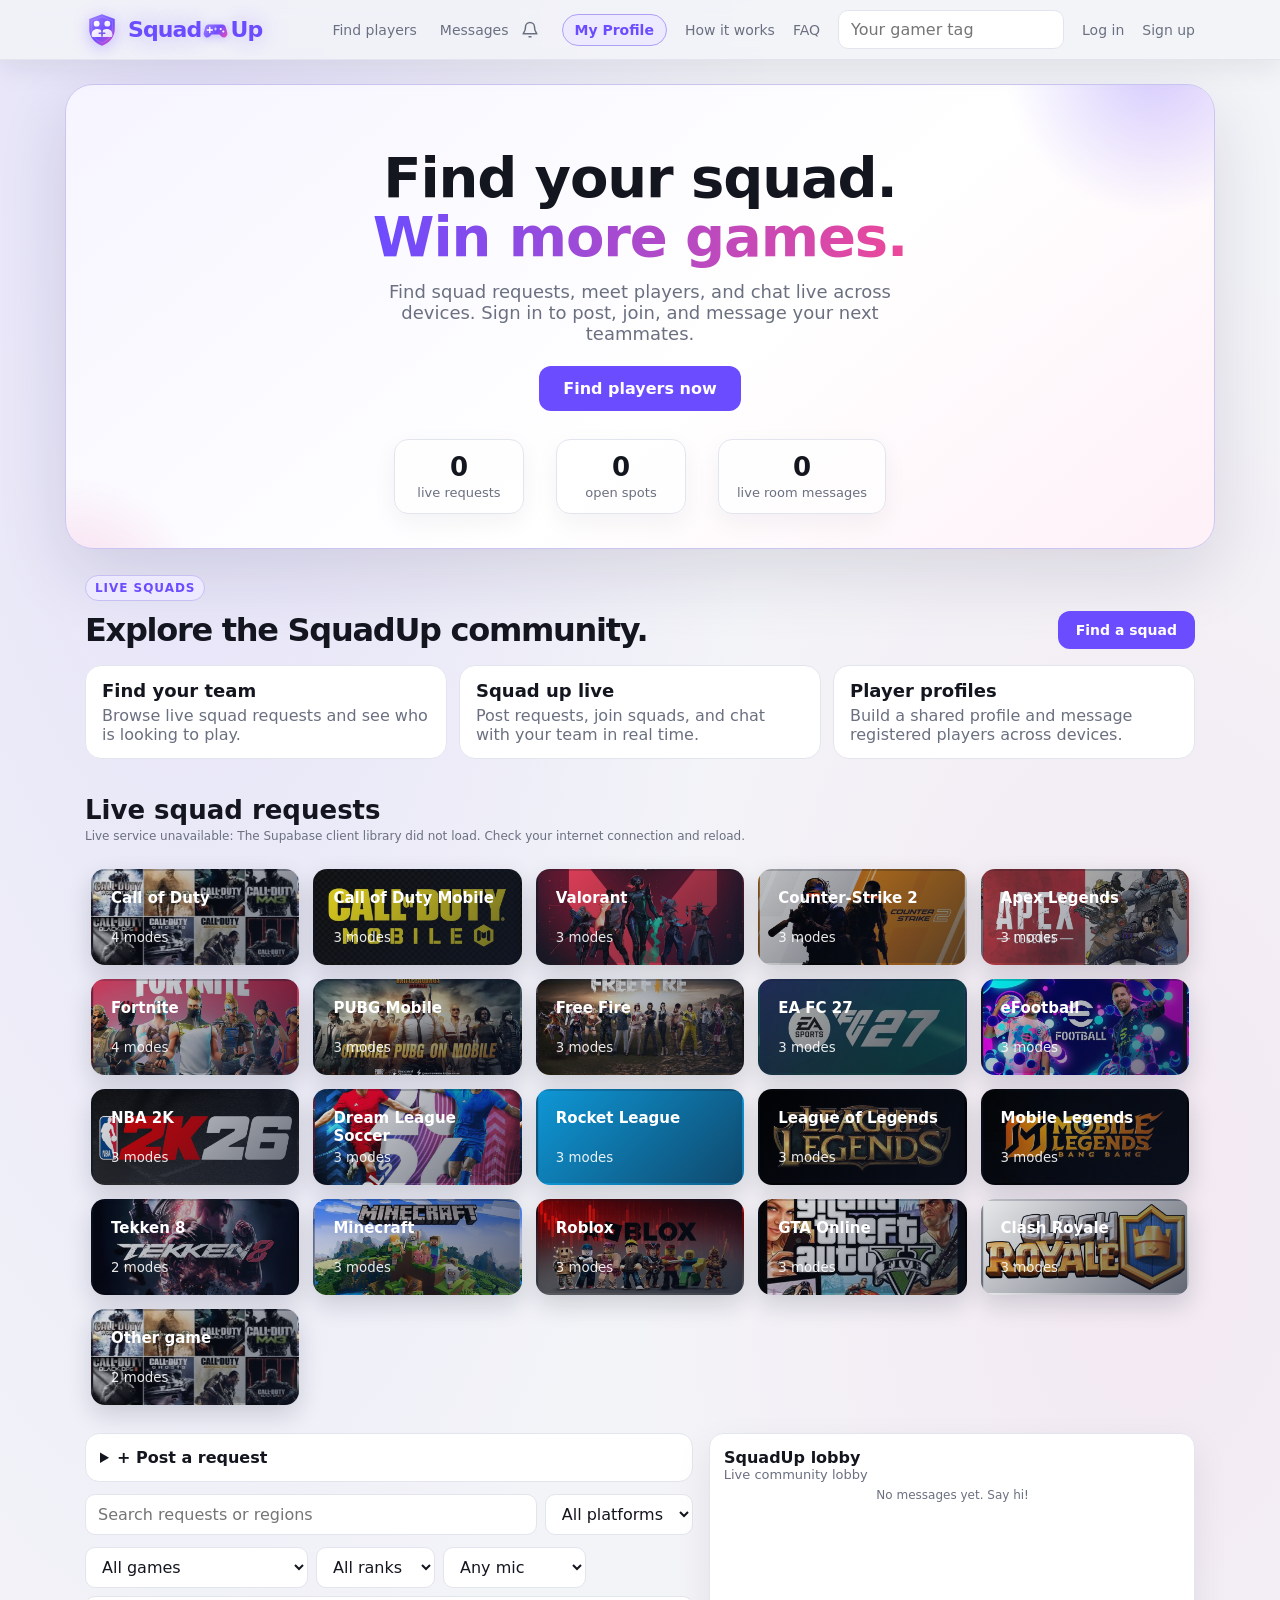
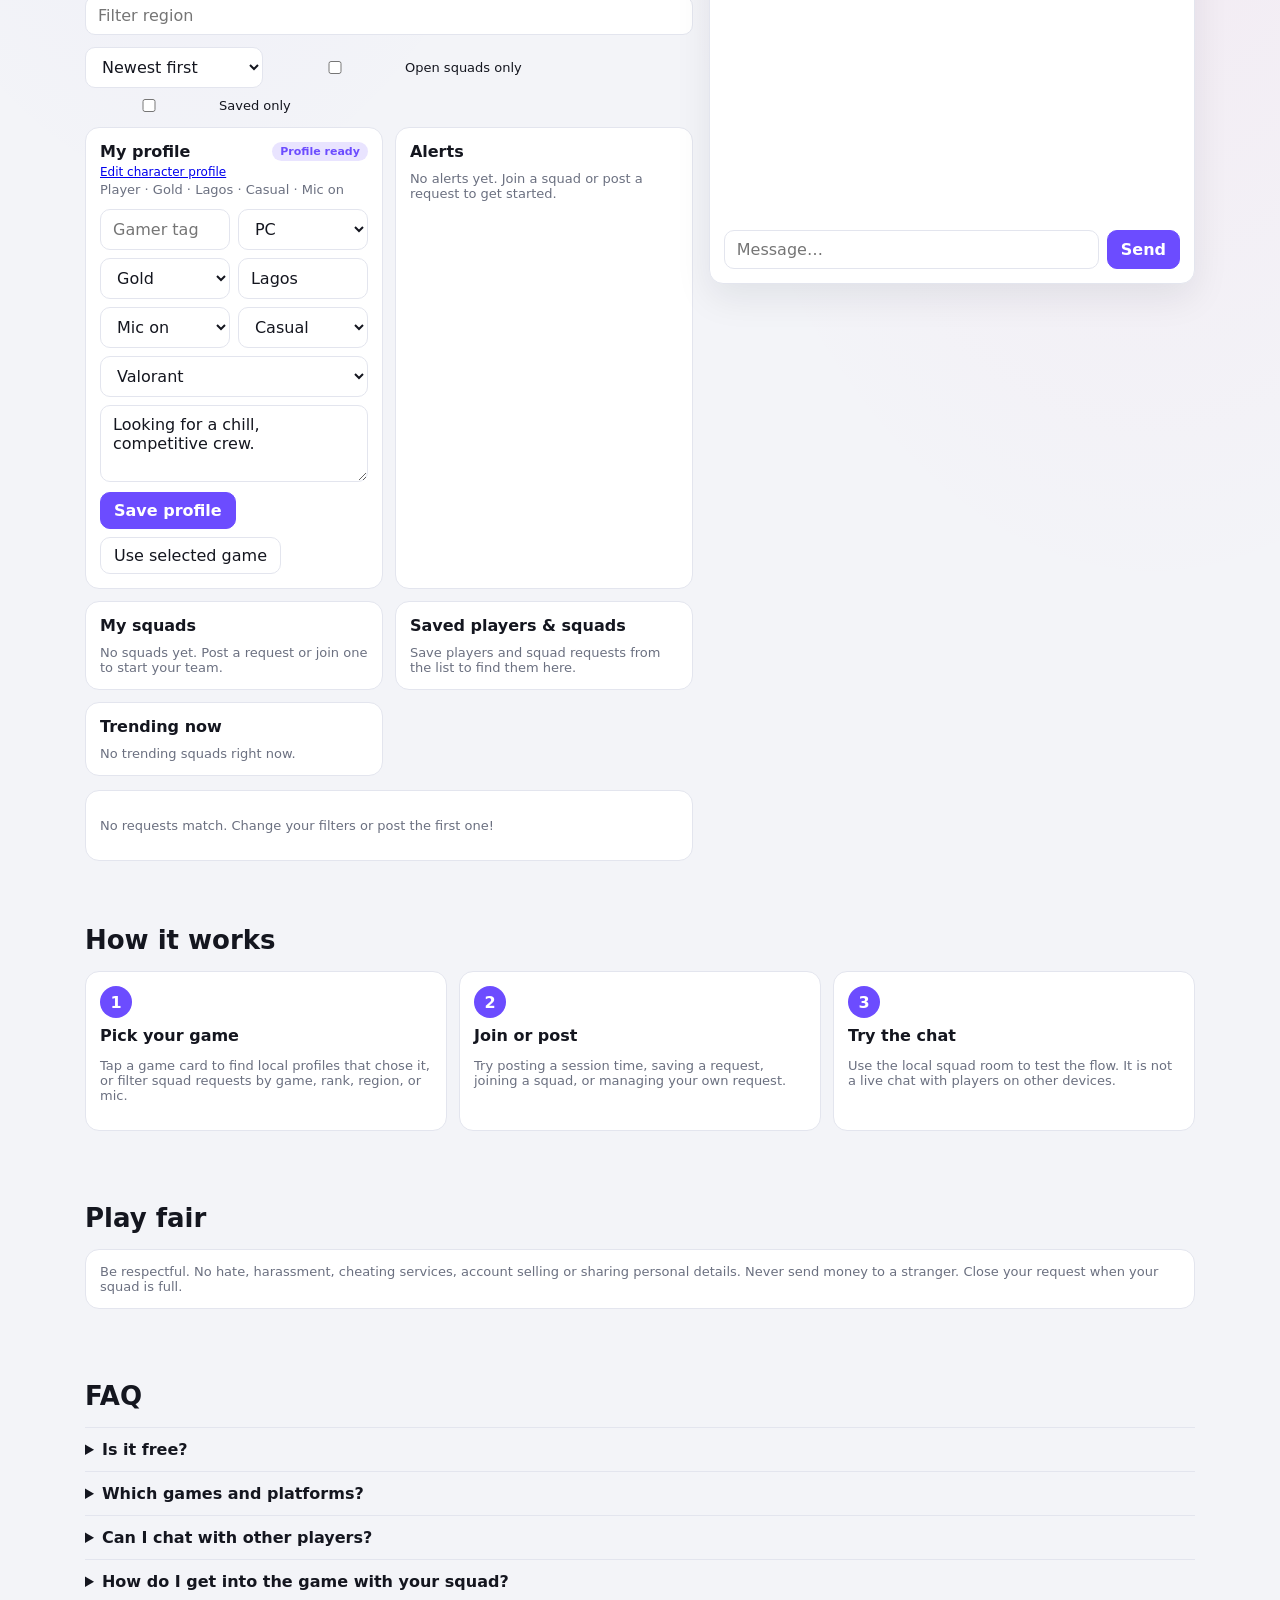
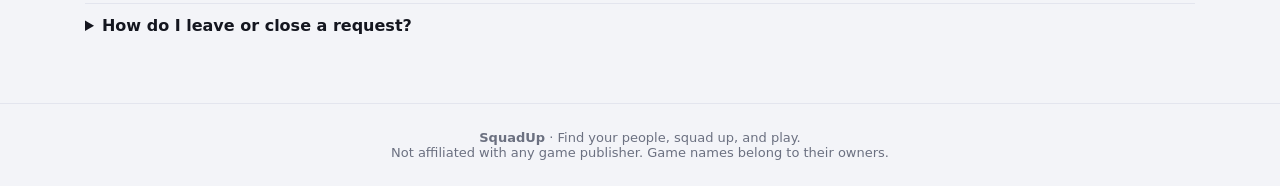
==== commit eba248f3: "Add files via upload" ====
--- a/index.html
+++ b/index.html
@@ -132,8 +132,14 @@
 @keyframes pulse{0%,100%{transform:scale(1);opacity:1}50%{transform:scale(1.45);opacity:.7}}
 @media(max-width:700px){.hero{margin:14px 12px 0;padding:46px 18px 26px;border-radius:22px}.hero p{font-size:16px}.stats{gap:10px}.stats>div{min-width:calc(33.333% - 10px);padding:10px 8px}.stats b{font-size:22px}.tiles{grid-template-columns:repeat(2,minmax(0,1fr));gap:12px;padding-inline:2px}.world-grid{grid-template-columns:1fr}.world-header{align-items:flex-start}.feature-row{grid-template-columns:1fr 1fr}.country-chip,.region-pill{font-size:11px}}
 @media(prefers-reduced-motion:reduce){*,*:before,*:after{animation-duration:.01ms!important;animation-iteration-count:1!important;scroll-behavior:auto!important;transition-duration:.01ms!important}}
+</style><style>.post-game-image{display:block;width:100%;height:180px;object-fit:cover;border-radius:12px;margin:12px 0;background:#242338}.pb{min-width:0}@media(max-width:600px){.post-game-image{height:140px}}</style><style>
+.sq-message-link{display:inline-flex;align-items:center;gap:12px;color:inherit;text-decoration:none;padding:8px 5px;overflow:visible}
+.sq-badge-anchor{position:relative;display:inline-flex;align-items:center;overflow:visible}
+.sq-unread-badge{position:absolute;right:-11px;top:-10px;display:flex;align-items:center;justify-content:center;min-width:17px;height:17px;padding:0 4px;border-radius:999px;background:#ef233c;color:white;font:700 10px/1 system-ui;border:2px solid #171824;box-sizing:border-box;z-index:2}
+.sq-unread-badge[hidden]{display:none}.sq-bell .sq-unread-badge{right:-8px;top:-7px}
+.receipt.read{color:#68cfff;font-weight:600}
 </style></head><body>
-<div class="nav"><div class="top"><h1><img class="brand-mark" src="squadup-logo.svg" alt=""><span>Squad<img class="wordmark-pad" src="squadup-gamepad.svg" alt="" aria-hidden="true">Up</span></h1><div class="links"><a href="#play">Find players</a><a id="messagesLink" href="messages.html">Messages<svg class="message-bell" viewBox="0 0 24 24" fill="none" stroke="currentColor" stroke-width="2" stroke-linecap="round" stroke-linejoin="round" aria-hidden="true"><path d="M18 8a6 6 0 0 0-12 0c0 7-3 7-3 9h18c0-2-3-2-3-9"></path><path d="M10 21h4"></path></svg><span id="messageCount" class="message-count" hidden></span></a><button id="messageAlertToggle" class="message-alert-toggle" type="button" hidden>Enable alerts</button><a class="profile-link" href="profile.html">My Profile</a><a href="#how">How it works</a><a href="#faq">FAQ</a><input id="name" placeholder="Your gamer tag" maxlength="20"><a id="loginLink" href="login.html">Log in</a><a class="auth-link" id="signupLink" href="signup.html">Sign up</a></div></div></div>
+<div class="nav"><div class="top"><h1><img class="brand-mark" src="squadup-logo.svg" alt=""><span>Squad<img class="wordmark-pad" src="squadup-gamepad.svg" alt="" aria-hidden="true">Up</span></h1><div class="links"><a href="#play">Find players</a><a id="messagesLink" class="sq-message-link" href="messages.html" aria-label="Messages"><span class="sq-badge-anchor">Messages<span class="sq-unread-badge" hidden></span></span><span class="sq-badge-anchor sq-bell"><svg width="18" height="18" viewBox="0 0 24 24" fill="none" stroke="currentColor" stroke-width="2" aria-hidden="true"><path d="M18 8a6 6 0 0 0-12 0c0 7-3 7-3 9h18c0-2-3-2-3-9M10 21h4"/></svg><span class="sq-unread-badge" hidden></span></span></a><button id="messageAlertToggle" class="message-alert-toggle" type="button" hidden>Enable alerts</button><a class="profile-link" href="profile.html">My Profile</a><a href="#how">How it works</a><a href="#faq">FAQ</a><input id="name" placeholder="Your gamer tag" maxlength="20"><a id="loginLink" href="login.html">Log in</a><a class="auth-link" id="signupLink" href="signup.html">Sign up</a></div></div></div>
 <section class="hero"><h2>Find your squad.<br><em>Win more games.</em></h2>
 <p>Find squad requests, meet players, and chat live across devices. Sign in to post, join, and message your next teammates.</p>
 <a class="cta" href="#play">Find players now</a>
@@ -266,11 +272,7 @@
 let S=null,uid="",posts=[],msgs=[],members=[],playerProfiles=new Map(),room="lobby:All",roomTitle="SquadUp lobby",authUser=null,editingPostId="";
 function toast(t){const e=$("toast");e.textContent=t;e.style.display="block";clearTimeout(toast.t);toast.t=setTimeout(()=>e.style.display="none",2800)}
 let notifiedMessageIds=new Set(),messageAlertsReady=false;
-function refreshMessageAlerts(notifyNew=false){
-const badge=$("messageCount"),toggle=$("messageAlertToggle");
-if(badge)badge.hidden=true;
-if(toggle)toggle.hidden=true;
-}
+function refreshMessageAlerts(){ window.dispatchEvent(new Event("squadup:refresh-unread")); }
 const messageAlertToggle=document.getElementById("messageAlertToggle");
 messageAlertToggle.addEventListener("click",async()=>{
 if(!("Notification"in window)){toast("Browser notifications are not supported here.");return}
@@ -406,6 +408,7 @@
 function spots(p){return Math.max(0,Number(p.need||1)-members.filter(m=>m.pid===p.id).length)}
 function stats(){if(!$("s1"))return;$("s1").textContent=posts.filter(post=>!post.closed&&spots(post)>0).length;$("s2").textContent=posts.reduce((n,p)=>n+(!p.closed?spots(p):0),0);$("s3").textContent=msgs.filter(m=>!m.sys).length}
 function formatSessionTime(value){if(!value)return"Flexible timing";const date=new Date(value);return Number.isNaN(date.getTime())?"Time not set":date.toLocaleString([],{weekday:"short",month:"short",day:"numeric",hour:"numeric",minute:"2-digit"})+" (local)"}
+const POST_GAME_IMAGES={"Call of Duty": "image/call-of-duty.jpg", "Call of Duty Mobile": "image/HD Yellow Call Of Duty Mobile COD Game Logo PNG.jpg", "Valorant": "image/valorant - Google Search.jpg", "Counter-Strike 2": "image/Counter-Strike 2 is finally here! - esports_inquirer.net", "Apex Legends": "image/APEX LEGENDS.jpg", "Fortnite": "image/download (20).jpg", "PUBG Mobile": "image/PlayerUnknown%27s Battlegrounds mobile é gratuito e mundial, confira_.jpg", "Free Fire": "image/Quais são os melhores personagens do Free Fire_.jpg", "EA FC 27": "image/Como corrigir o erro EA FC 27 0xc0000005.jpg", "eFootball": "image/CT-EFOOTBALL (@ct_efootball) on X.jpg", "NBA 2K": "image/NBA Insider Shams Charania revealed that OKC Thunder star, Shai Gilgeous-Alexander will be the first official star of NBA 2K26_.jpg", "Dream League Soccer": "image/Dream League Soccer 2026 on TikTok.jpg", "League of Legends": "image/New League of Legends logo is universally slated.jpg", "Mobile Legends": "image/Logo Game Mobile Legends.jpg", "Tekken 8": "image/Tekken 8 poster in HD.jpg", "Minecraft": "image/The Top Paid iPad Games of 2017.jpg", "Roblox": "image/download (21).jpg", "GTA Online": "image/%27GTA 5%27 cover art revealed - image.jpg", "Clash Royale": "image/quem joga.jpg", "Other game": "image/download (19).jpg"};
 function feed(){
 stats();
 const q=$("q").value.trim().toLowerCase(),pf=$("pf").value,gameFilter=$("gameFilter").value,rankFilter=$("rankFilter").value,micFilter=$("micFilter").value,regionFilter=$("regionFilter").value.trim().toLowerCase(),blocked=ls.get("sq2_blocked",[]),saved=savedPostIds(),playerMap=playerProfiles;
@@ -420,6 +423,7 @@
 $("feed").innerHTML=list.length?list.map(post=>{
 const game=GAMES[post.g]||{c:"#666",s:"?"},openSpots=spots(post),mine=post.uid===uid,joined=members.some(member=>member.pid===post.id&&member.uid===uid),player=profileForPost(post,playerMap),avatar=safeAvatar(player.avatar),full=!!post.closed||openSpots<1;
 return`<article class="post ${full?"is-full":""}" data-request-id="${esc(post.id)}"><img class="av post-avatar" src="${esc(avatar)}" alt="" ${avatar?"":"hidden"}><div class="av" style="background:${game.c}" ${avatar?"hidden":""}>${esc(game.s)}</div><div class="pb"><div class="pt">${esc(post.m)} · ${esc(post.g)}</div>
+<img class="post-game-image" src="${esc(POST_GAME_IMAGES[post.g]||'squadup-gamepad.svg')}" alt="${esc(post.g)} game artwork" loading="lazy">
 <div class="mu">${esc(player.tag)} · ${ago(post.ts)}</div><div class="mu">${esc([player.platform,player.rank,player.region||"Anywhere",player.mic,player.skill].filter(Boolean).join(" · "))}</div>${player.bio?`<div style="margin-top:4px">${esc(player.bio)}</div>`:""}${post.t?`<div style="margin-top:4px">${esc(post.t)}</div>`:""}
 <span class="tag">${esc(post.p)}</span><span class="tag">${esc(post.r||"Anywhere")}</span><span class="tag">${esc(post.mic||player.mic||"Mic optional")}</span><span class="tag">${esc(player.rank||"Unranked")}</span>
 <span class="tag ${!full?"ok":""}">${full?(post.closed?"Host paused":"Squad full"):openSpots+" spot"+(openSpots===1?"":"s")+" left"}</span><span class="tag">${esc(formatSessionTime(post.when))}</span>
@@ -505,5 +509,5 @@
 $("q").oninput=feed;$("pf").onchange=feed;$("gameFilter").onchange=feed;$("rankFilter").onchange=feed;$("micFilter").onchange=feed;$("regionFilter").oninput=feed;$("sortRequests").onchange=feed;$("openOnly").onchange=feed;$("savedOnly").onchange=feed;
 applyProfilePanel();chat();feed();renderNotifications();renderMySquads();renderTrending();init();
 </script>
-    </body>
+    <script src="chat-notifications.js"></script></body>
 </html>
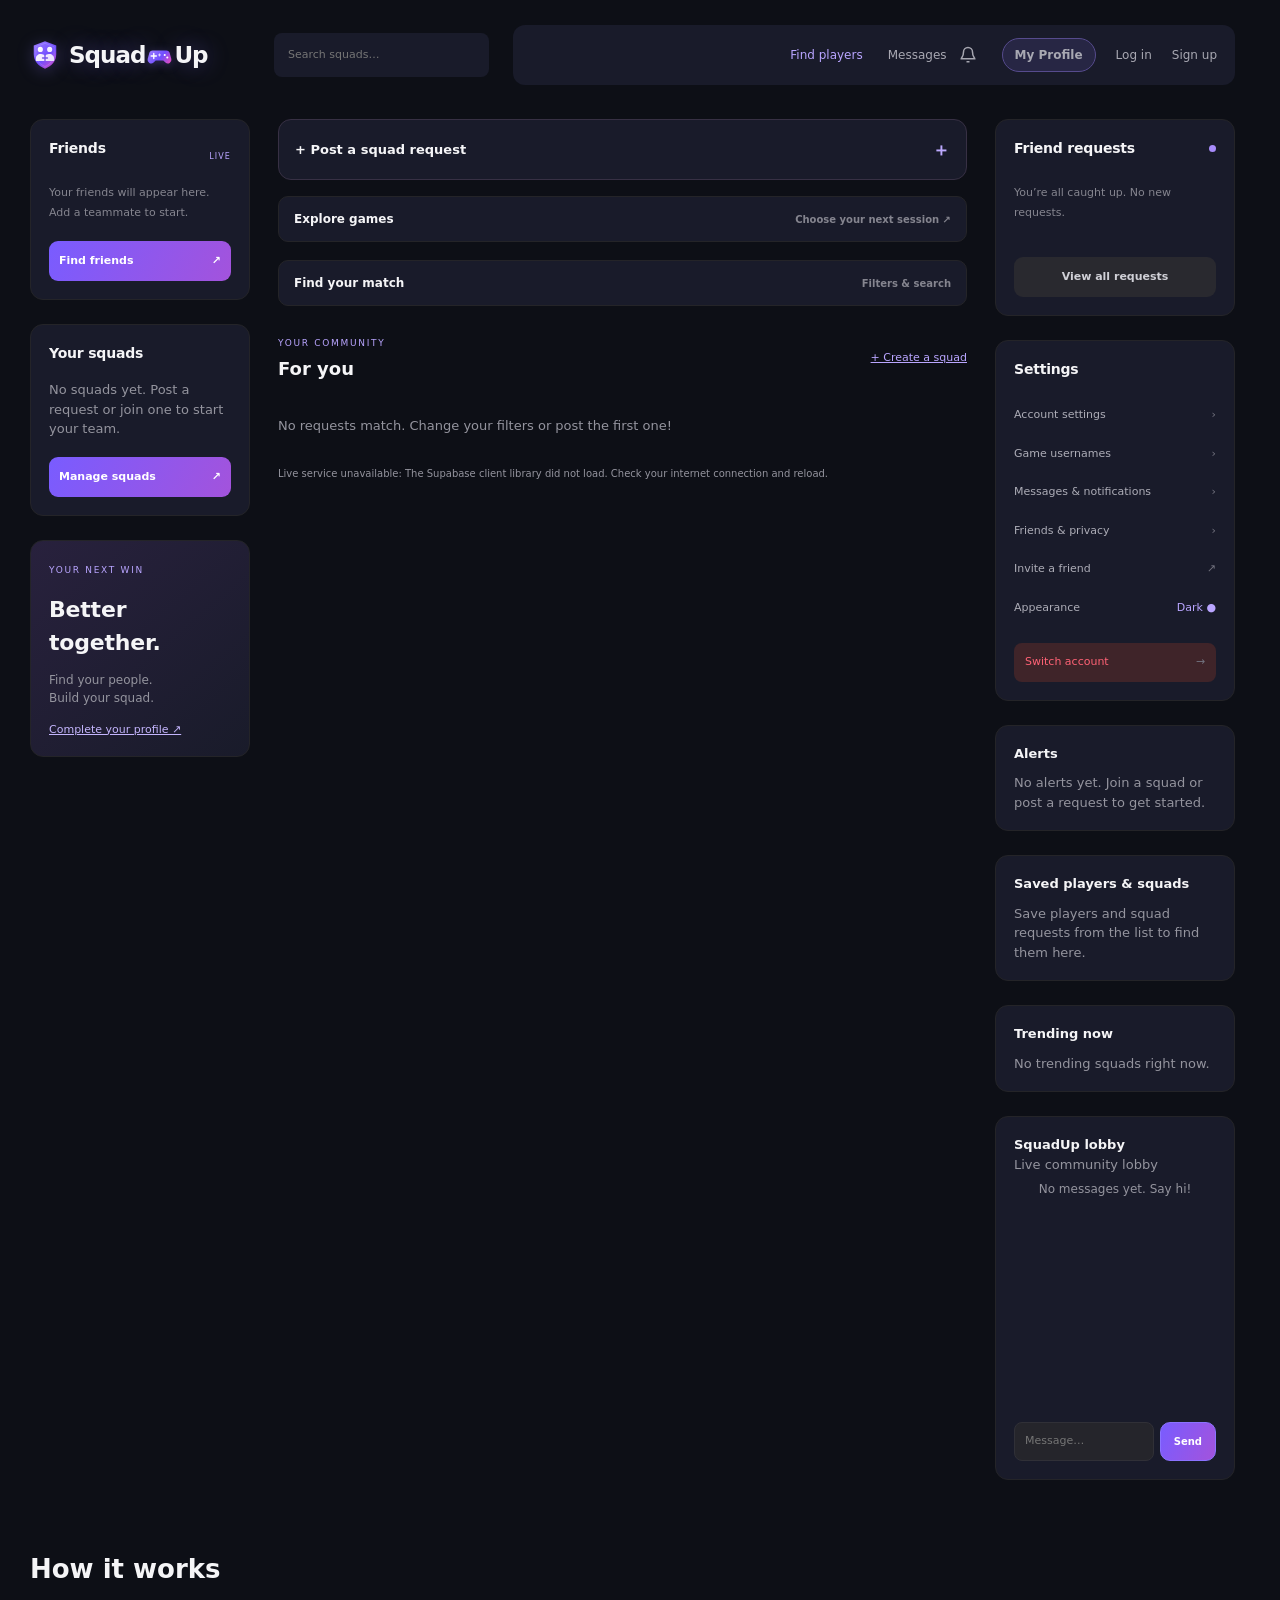
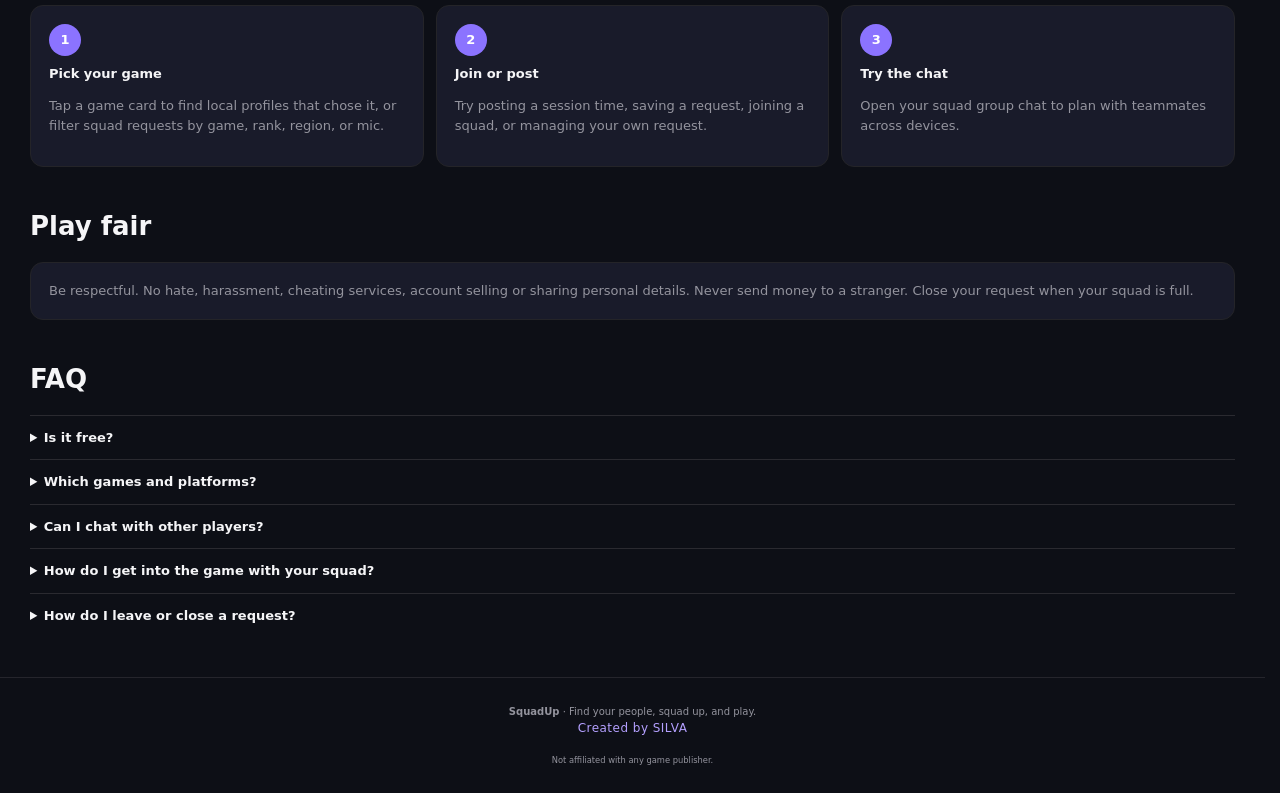
==== commit 4fae078c: "Add files via upload" ====
--- a/index.html
+++ b/index.html
@@ -138,7 +138,7 @@
 .sq-unread-badge{position:absolute;right:-11px;top:-10px;display:flex;align-items:center;justify-content:center;min-width:17px;height:17px;padding:0 4px;border-radius:999px;background:#ef233c;color:white;font:700 10px/1 system-ui;border:2px solid #171824;box-sizing:border-box;z-index:2}
 .sq-unread-badge[hidden]{display:none}.sq-bell .sq-unread-badge{right:-8px;top:-7px}
 .receipt.read{color:#68cfff;font-weight:600}
-</style></head><body>
+</style><link rel="stylesheet" href="community.css"><link rel="stylesheet" href="dashboard.css"><link rel="stylesheet" href="app-polish.css"></head><body>
 <div class="nav"><div class="top"><h1><img class="brand-mark" src="squadup-logo.svg" alt=""><span>Squad<img class="wordmark-pad" src="squadup-gamepad.svg" alt="" aria-hidden="true">Up</span></h1><div class="links"><a href="#play">Find players</a><a id="messagesLink" class="sq-message-link" href="messages.html" aria-label="Messages"><span class="sq-badge-anchor">Messages<span class="sq-unread-badge" hidden></span></span><span class="sq-badge-anchor sq-bell"><svg width="18" height="18" viewBox="0 0 24 24" fill="none" stroke="currentColor" stroke-width="2" aria-hidden="true"><path d="M18 8a6 6 0 0 0-12 0c0 7-3 7-3 9h18c0-2-3-2-3-9M10 21h4"/></svg><span class="sq-unread-badge" hidden></span></span></a><button id="messageAlertToggle" class="message-alert-toggle" type="button" hidden>Enable alerts</button><a class="profile-link" href="profile.html">My Profile</a><a href="#how">How it works</a><a href="#faq">FAQ</a><input id="name" placeholder="Your gamer tag" maxlength="20"><a id="loginLink" href="login.html">Log in</a><a class="auth-link" id="signupLink" href="signup.html">Sign up</a></div></div></div>
 <section class="hero"><h2>Find your squad.<br><em>Win more games.</em></h2>
 <p>Find squad requests, meet players, and chat live across devices. Sign in to post, join, and message your next teammates.</p>
@@ -251,16 +251,17 @@
 <section class="sec" id="how"><h3>How it works</h3><div class="steps">
 <div class="card"><div class="n">1</div><b>Pick your game</b><p class="mu">Tap a game card to find local profiles that chose it, or filter squad requests by game, rank, region, or mic.</p></div>
 <div class="card"><div class="n">2</div><b>Join or post</b><p class="mu">Try posting a session time, saving a request, joining a squad, or managing your own request.</p></div>
-<div class="card"><div class="n">3</div><b>Try the chat</b><p class="mu">Use the local squad room to test the flow. It is not a live chat with players on other devices.</p></div></div></section>
+<div class="card"><div class="n">3</div><b>Try the chat</b><p class="mu">Open your squad group chat to plan with teammates across devices.</p></div></div></section>
 <section class="sec"><h3>Play fair</h3><div class="card"><p class="mu" style="margin:0">Be respectful. No hate, harassment, cheating services, account selling or sharing personal details. Never send money to a stranger. Close your request when your squad is full.</p></div></section>
 <section class="sec faq" id="faq"><h3>FAQ</h3>
 <details><summary>Is it free?</summary><p>Yes, posting, joining and chatting are free.</p></details>
 <details><summary>Which games and platforms?</summary><p>21 game options across shooters, battle royale, sports, MOBA, fighting and sandbox titles, on PlayStation, Xbox, PC and Mobile. Pick Other game for anything not listed.</p></details>
 <details><summary>Can I chat with other players?</summary><p>Yes. Create a live SquadUp account to message players and chat in squad rooms across devices.</p></details>
-<details><summary>How do I get into the game with your squad?</summary><p>This demo does not contact game services. You can use its local room chat to try the flow, then share an in-game ID or party code yourself when you play.</p></details>
+<details><summary>How do I get into the game with your squad?</summary><p>This demo does not contact game services. Use the live squad chat to plan and share your game username or party code.</p></details>
 <details><summary>How do I leave or close a request?</summary><p>Press Leave on a squad you joined, or Close on a request you posted.</p></details></section>
-<footer><b>SquadUp</b> · Find your people, squad up, and play.<br>Not affiliated with any game publisher. Game names belong to their owners.</footer>
+<footer><b>SquadUp</b> · Find your people, squad up, and play.<br><span class="silva-credit">Created by SILVA</span><br><small>Not affiliated with any game publisher.</small></footer>
 <div id="toast"></div>
+<script src="dashboard-layout.js"></script>
 <script src="https://cdn.jsdelivr.net/npm/@supabase/supabase-js@2"></script>
 <script src="supabase-config.js"></script>
 <script>
@@ -409,7 +410,11 @@
 function stats(){if(!$("s1"))return;$("s1").textContent=posts.filter(post=>!post.closed&&spots(post)>0).length;$("s2").textContent=posts.reduce((n,p)=>n+(!p.closed?spots(p):0),0);$("s3").textContent=msgs.filter(m=>!m.sys).length}
 function formatSessionTime(value){if(!value)return"Flexible timing";const date=new Date(value);return Number.isNaN(date.getTime())?"Time not set":date.toLocaleString([],{weekday:"short",month:"short",day:"numeric",hour:"numeric",minute:"2-digit"})+" (local)"}
 const POST_GAME_IMAGES={"Call of Duty": "image/call-of-duty.jpg", "Call of Duty Mobile": "image/HD Yellow Call Of Duty Mobile COD Game Logo PNG.jpg", "Valorant": "image/valorant - Google Search.jpg", "Counter-Strike 2": "image/Counter-Strike 2 is finally here! - esports_inquirer.net", "Apex Legends": "image/APEX LEGENDS.jpg", "Fortnite": "image/download (20).jpg", "PUBG Mobile": "image/PlayerUnknown%27s Battlegrounds mobile é gratuito e mundial, confira_.jpg", "Free Fire": "image/Quais são os melhores personagens do Free Fire_.jpg", "EA FC 27": "image/Como corrigir o erro EA FC 27 0xc0000005.jpg", "eFootball": "image/CT-EFOOTBALL (@ct_efootball) on X.jpg", "NBA 2K": "image/NBA Insider Shams Charania revealed that OKC Thunder star, Shai Gilgeous-Alexander will be the first official star of NBA 2K26_.jpg", "Dream League Soccer": "image/Dream League Soccer 2026 on TikTok.jpg", "League of Legends": "image/New League of Legends logo is universally slated.jpg", "Mobile Legends": "image/Logo Game Mobile Legends.jpg", "Tekken 8": "image/Tekken 8 poster in HD.jpg", "Minecraft": "image/The Top Paid iPad Games of 2017.jpg", "Roblox": "image/download (21).jpg", "GTA Online": "image/%27GTA 5%27 cover art revealed - image.jpg", "Clash Royale": "image/quem joga.jpg", "Other game": "image/download (19).jpg"};
+let invitedSquadOpened=false;
 function feed(){
+const invitedSquad=new URLSearchParams(location.search).get("squad");
+if(invitedSquad&&!invitedSquadOpened&&posts.some(p=>p.id===invitedSquad)&&authUser){invitedSquadOpened=true;setTimeout(()=>openRoom("post:"+invitedSquad,"Squad group chat"),100);}
+
 stats();
 const q=$("q").value.trim().toLowerCase(),pf=$("pf").value,gameFilter=$("gameFilter").value,rankFilter=$("rankFilter").value,micFilter=$("micFilter").value,regionFilter=$("regionFilter").value.trim().toLowerCase(),blocked=ls.get("sq2_blocked",[]),saved=savedPostIds(),playerMap=playerProfiles;
 let list=posts.filter(post=>{
@@ -450,7 +455,7 @@
 if(a==="join"){if(p.closed||spots(p)<1)return toast("This squad is not accepting new players");if(members.some(member=>member.pid===id&&member.uid===uid))return toast("You already joined this squad");await S.set("members",id+"_"+uid,{pid:id,uid,name:n,ts:Date.now(),game:p.g,platform:p.p,rank:profile.rank||"Gold",region:profile.region||"Anywhere"});await say("post:"+id,n+" joined the squad",true);addNotification("You joined "+p.g+" on "+p.p+".","success");openRoom("post:"+id,p.m+" · "+p.u+"'s squad")}
 if(a==="leave"){await S.del("members",id+"_"+uid);await say("post:"+id,n+" left the squad",true);addNotification("You left "+p.g+". Keep searching for your next squad.","alert");}
 }catch(e){toast("Couldn't save. You may have view-only access.")}}
-function openRoom(k,t){room=k;roomTitle=t;chat()}
+function openRoom(k,t){room=k;roomTitle=t;chat();$("msgs").scrollIntoView({behavior:"smooth",block:"center"})}
 function chat(){$("rt").textContent=roomTitle;$("lobby").style.display=room.startsWith("lobby:")?"none":"";const pid=room.startsWith("post:")?room.slice(5):null;$("rm").textContent=pid?"Squad: "+(members.filter(m=>m.pid===pid).map(m=>m.name).join(", ")||"nobody yet"):"Live community lobby";const l=msgs.filter(m=>m.room===room);$("msgs").innerHTML=l.length?l.map(m=>m.sys?`<div class="m sys">${esc(m.text)}</div>`:`<div class="m ${m.uid===uid?"me":""}"><b>${esc(m.name)}</b>${esc(m.text)}</div>`).join(""):'<div class="m sys">No messages yet. Say hi!</div>';$("msgs").scrollTop=1e9}
 async function say(r,text,sys){const n=sys?"":tag();if(n===null)return;try{await S.set("messages",rid()+Date.now().toString(36),{room:r,uid,name:n,text,sys:!!sys,ts:Date.now()})}catch(e){toast("Couldn't send. You may have view-only access.")}}
 function modes(){$("fm").innerHTML=GAMES[$("fg").value].m.map(m=>`<option>${m}</option>`).join("")}
@@ -505,9 +510,9 @@
 $("cancelEdit").onclick=cancelEdit;
 $("sb").onclick=async()=>{const v=$("mi").value.trim();if(!v)return;$("mi").value="";await say(room,v)};
 $("mi").onkeydown=e=>{if(e.key==="Enter")$("sb").onclick()};
-$("lobby").onclick=()=>openRoom("lobby:All","Demo lobby");
+$("lobby").onclick=()=>openRoom("lobby:All","Community lobby");
 $("q").oninput=feed;$("pf").onchange=feed;$("gameFilter").onchange=feed;$("rankFilter").onchange=feed;$("micFilter").onchange=feed;$("regionFilter").oninput=feed;$("sortRequests").onchange=feed;$("openOnly").onchange=feed;$("savedOnly").onchange=feed;
 applyProfilePanel();chat();feed();renderNotifications();renderMySquads();renderTrending();init();
 </script>
-    <script src="chat-notifications.js"></script></body>
+    <script src="chat-notifications.js"></script><script src="community.js"></script></body>
 </html>
--- a/community.css
+++ b/community.css
@@ -0,0 +1 @@
+.community-launch{position:fixed;right:18px;bottom:18px;z-index:50;background:#7955ec;color:white;border:1px solid #ac91ff;border-radius:24px;padding:12px 18px;cursor:pointer;font:600 14px system-ui;box-shadow:0 6px 25px #0006}.community-launch[hidden]{display:none}.community-panel{color:#eee;background:#191b2b;border:1px solid #4a4266;border-radius:18px;max-width:620px;width:90vw;max-height:85vh;padding:22px;overflow:auto}.community-panel::backdrop{background:#000a}.community-panel header,.community-row{display:flex;justify-content:space-between;align-items:center;gap:12px}.community-row{padding:12px 0;border-bottom:1px solid #ffffff18;flex-wrap:wrap}.community-panel button,.community-panel input{padding:8px;border-radius:7px;background:#2c2945;color:white;border:1px solid #62557e;margin:3px}.community-panel a{color:#c9b5ff}.community-panel h3{margin-top:24px}.community-panel input{width:95%}.social-chat-controls{display:flex;gap:8px;flex-wrap:wrap;padding:8px 14px;background:#1c1b2b}.social-chat-controls button{background:#312c4c;color:white;border:1px solid #64537e;border-radius:7px;padding:6px 10px}.game-id-detail{padding:8px 14px;font-size:12px;color:#bfb2d9}.typing-line{min-height:20px;padding:0 14px;color:#c8b4ff;font-size:12px}.player-online{color:#5ade98;font-size:12px}
--- a/dashboard.css
+++ b/dashboard.css
@@ -0,0 +1,28 @@
+/* SquadUp community dashboard — charcoal surfaces and cyan controls. */
+:root,:root[data-theme="dark"]{--bg:#0d0f16;--card:#191b2a;--tx:#f5f5f7;--mu:#94949e;--bd:#2a2a30;--ac:#8b73ff;--ac2:#ffffff;--ok:#45d8b1}
+body.dashboard-view{background:#0d0f16;color:var(--tx);font-size:13px;line-height:1.5}
+.dashboard-view .nav{position:relative;background:#0d0f16;border:0;box-shadow:none;margin:0 auto;max-width:1440px;padding:25px 30px 14px}
+.dashboard-view .top{max-width:none;padding:0;gap:24px;flex-wrap:nowrap;min-height:56px}
+.dashboard-view .top h1{width:220px;flex-shrink:0;font-size:23px;letter-spacing:-1px}
+.dashboard-view .top h1 span{color:#f5f5f7}.dashboard-view .brand-mark{filter:hue-rotate(285deg);width:30px}
+.dashboard-search{width:215px;min-width:120px;background:#191b2a!important;border:0!important;padding:14px!important;font-size:12px}
+.dashboard-view .links{display:flex;align-items:center;justify-content:flex-end;gap:20px;background:#191b2a;border-radius:12px;padding:13px 18px;flex:1;flex-wrap:nowrap}
+.dashboard-view .links a{font-size:12px;white-space:nowrap;color:#a8a8b2}.dashboard-view .links a:hover{color:#8b73ff}.dashboard-view .links>a:first-child{color:#b7a5ff}
+.dashboard-view .links>a[href="#how"],.dashboard-view .links>a[href="#faq"],.dashboard-view #name{display:none}
+.dashboard-layout{display:grid;grid-template-columns:220px minmax(0,1fr) 240px;gap:28px;max-width:1440px;padding:20px 30px 50px;margin:auto;align-items:start}
+.dashboard-left,.dashboard-right{display:flex;flex-direction:column;gap:24px;min-width:0}.dashboard-center{min-width:0}.dashboard-view .card,.dashboard-card{background:#191b2a;border:1px solid #242428;border-radius:13px;padding:18px;box-shadow:none;margin:0}
+.dashboard-card h2{font-size:14px;font-weight:650;margin:0 0 16px;letter-spacing:-.2px}.dashboard-section-title{display:flex;align-items:center;justify-content:space-between}.live-label{color:#b7a5ff;font-size:8px;letter-spacing:1.1px}.dashboard-dot{height:7px;width:7px;background:#8b73ff;border-radius:50%;margin-bottom:16px}
+.dashboard-primary,.dashboard-secondary{width:100%;border:0;border-radius:9px;padding:12px 10px;margin-top:18px;font-size:11px;font-weight:600}.dashboard-primary{background:#8b73ff;color:#ffffff;display:flex;justify-content:space-between}.dashboard-secondary{background:#29292f;color:#d0d0d7}
+.dashboard-empty{font-size:11px;line-height:1.8;color:#85858f;margin:8px 0 16px}.dashboard-mini-profile{background:linear-gradient(140deg,#252039,#191b2a);min-height:190px}.dashboard-eyebrow{font-size:9px;letter-spacing:1.7px;color:#b7a5ff}.dashboard-mini-profile h2{font-size:22px;margin:14px 0 6px}.dashboard-mini-profile p{color:#94949e;font-size:12px}.dashboard-mini-profile a{font-size:11px;color:#c4b5fd}
+.dashboard-composer{padding:20px!important;margin:0 0 20px!important}.dashboard-composer summary{font-size:16px;font-weight:650;list-style:none;margin-bottom:16px;cursor:pointer}.dashboard-view input,.dashboard-view select,.dashboard-view textarea{background:#25252b;border-color:#303037;border-radius:8px;font-size:11px;padding:10px;outline-color:#8b73ff}
+.dashboard-composer .form{gap:9px;padding:0;margin:0;grid-template-columns:repeat(2,minmax(0,1fr))}.dashboard-composer .form label{font-size:10px;color:#94949e}.dashboard-composer .acts{margin:3px 0 0}.dashboard-view button.p{background:#8b73ff;border-color:#8b73ff;color:#ffffff}.dashboard-composer #post{width:100%;font-size:12px;padding:12px}.dashboard-composer #ft{min-height:58px}
+.dashboard-games,.dashboard-filters{margin-bottom:18px;background:#191b2a;border:1px solid #242428;border-radius:10px;padding:13px 15px}.dashboard-games summary,.dashboard-filters summary{font-size:12px;cursor:pointer;display:flex;justify-content:space-between;align-items:center}.dashboard-games summary span,.dashboard-filters summary span{font-size:10px;color:#85858f}.dashboard-view .tiles{margin-top:16px;grid-template-columns:repeat(3,minmax(0,1fr));gap:8px}.dashboard-view .tile{min-height:95px;padding:10px}.dashboard-view .tile b{font-size:11px}.dashboard-view .tile small{font-size:9px}.dashboard-view .bar{margin-top:12px;gap:8px;flex-wrap:wrap}.dashboard-view .bar>*{flex:1;min-width:90px}.dashboard-view .bar label{font-size:10px!important}
+.dashboard-feed-intro{display:flex;justify-content:space-between;align-items:center;padding:8px 0 18px}.dashboard-feed-intro h2{font-size:18px;margin:3px 0}.dashboard-feed-intro a{font-size:11px;color:#b7a5ff}.dashboard-view #feed{background:none;border:0;padding:0;display:grid;gap:20px}.dashboard-view .post{position:relative;display:flex;padding:18px;border:1px solid #25252c;border-radius:12px;background:#191b2a;margin:0;gap:12px;align-items:flex-start}.dashboard-view .post .av{width:34px;height:34px;min-width:34px;border-radius:50%;font-size:10px;position:absolute;top:18px;left:18px}.dashboard-view .post .pb{width:100%}.dashboard-view .post .pt{font-size:13px;padding-left:46px;min-height:34px;display:flex;align-items:center}.dashboard-view .post-game-image{height:270px;max-height:none;margin:14px -0px 14px;border-radius:9px;object-position:center}.dashboard-view .post .mu{font-size:11px;color:#9b9ba6}.dashboard-view .post .tag{font-size:9px;background:#292930;border:0;border-radius:5px;color:#b0b0bb;padding:5px 7px;margin:8px 4px 0 0}.dashboard-view .post .tag.ok{color:#54d3b0}.dashboard-view .acts{gap:6px;flex-wrap:wrap}.dashboard-view .acts button{font-size:10px;padding:8px;background:#292930;border:1px solid #34343b;border-radius:7px}.dashboard-view .acts button.p{background:#8b73ff;color:#ffffff}.dashboard-view .acts button.d{color:#ff6c7d}.dashboard-view .post .acts{border-top:1px solid #303035;padding-top:12px;margin-top:14px}
+.dashboard-settings a,.dashboard-settings>button,.dashboard-theme-label{display:flex;justify-content:space-between;align-items:center;width:100%;padding:11px 0;color:#adadb7;background:none;border:0;text-decoration:none;font-size:11px;text-align:left}.dashboard-settings a:hover,.dashboard-settings button:hover{color:#b7a5ff}.dashboard-settings span{color:#72727e}.dashboard-settings .dashboard-signout{background:#3f2429;color:#ff6275;padding:11px;border-radius:8px;margin-top:16px}.dashboard-theme-label span{color:#8b73ff}
+.dashboard-view .chat{position:static;top:auto;width:auto;max-height:400px}.dashboard-view #msgs{max-height:240px;min-height:90px}.dashboard-view .chat .send{display:flex;gap:6px}.dashboard-view .chat .send input{min-width:0;flex:1}.dashboard-view .chat .send button{font-size:10px}.dashboard-view .mini-card,.dashboard-view .squad-item,.dashboard-view .saved-row,.dashboard-view .trending-item{background:transparent;font-size:11px;border-color:#303037}.dashboard-view .profile-card[hidden]{display:none}
+.dashboard-view .community-launch{background:#8b73ff;color:#ffffff;border-color:#aa8cff;font-size:11px;padding:11px 16px}.dashboard-view .community-panel{background:#191b2a;border-color:#34343c}.dashboard-view .community-row{font-size:11px;gap:7px}.dashboard-view .community-row button{font-size:9px;background:#2c2c35;border-color:#3a3a43;padding:5px}.dashboard-view .community-row a{color:#b7a5ff;font-size:10px}.dashboard-view .community-row>span{min-width:0;overflow-wrap:anywhere}.dashboard-view .community-panel a{color:#c4b5fd}.dashboard-view #status{padding:18px 0!important;font-size:10px}.dashboard-view .sec,.dashboard-view footer{max-width:1380px}.dashboard-view .sec{padding:20px 30px}.dashboard-view footer{font-size:10px;border-color:#25252c}.dashboard-view .game-players{background:#191b2a}
+@media(min-width:1450px){.dashboard-layout{grid-template-columns:240px minmax(0,1fr) 260px;gap:35px}.dashboard-view .top h1{width:240px}}
+@media(max-width:1120px){.dashboard-layout{grid-template-columns:190px minmax(0,1fr) 210px;gap:16px;padding:16px}.dashboard-view .nav{padding:20px 16px 10px}.dashboard-view .top h1{width:190px}.dashboard-view .links{gap:12px;padding:12px}.dashboard-search{width:145px}.dashboard-card{padding:14px}.dashboard-view .post-game-image{height:220px}}
+@media(max-width:900px){.dashboard-layout{grid-template-columns:minmax(0,1fr) 230px;gap:20px}.dashboard-left{display:none}.dashboard-view .top h1{width:auto}.dashboard-search{display:none}.dashboard-view .top{gap:16px}.dashboard-view .post-game-image{height:260px}}
+@media(max-width:620px){.dashboard-layout{display:block;padding:12px}.dashboard-right{margin-top:20px;display:grid;grid-template-columns:minmax(0,1fr)}.dashboard-view .nav{padding:16px 12px 8px}.dashboard-view .top{display:block}.dashboard-view .top h1{margin-bottom:14px;font-size:22px}.dashboard-view .links{gap:14px;justify-content:space-between;padding:12px;font-size:11px}.dashboard-view .links a{font-size:10px}.dashboard-view .post-game-image{height:210px}.dashboard-composer .form{grid-template-columns:repeat(2,minmax(0,1fr))}.dashboard-view .sec{padding:18px 12px}.dashboard-view .community-launch{bottom:12px;right:12px}.dashboard-view .tiles{grid-template-columns:repeat(2,minmax(0,1fr))}.dashboard-feed-intro{padding-top:8px}.dashboard-view .post{padding:14px}.dashboard-view .post .av{top:14px;left:14px}}
+.dashboard-view [hidden]{display:none!important}.dashboard-view #play{scroll-margin-top:20px}.dashboard-view .sq-bell{color:#a6a6b0}.dashboard-view .sq-unread-badge{background:#f43f54;border-color:#191b2a}
--- a/app-polish.css
+++ b/app-polish.css
@@ -0,0 +1,12 @@
+:root{--accent:#8b73ff;--pink:#ec4899;--ac:#8b73ff;--ac2:#fff}html{scrollbar-gutter:stable}body{overflow-wrap:break-word}button,a,input,select,textarea{-webkit-tap-highlight-color:transparent}button{touch-action:manipulation}button:focus-visible,a:focus-visible,summary:focus-visible{outline:2px solid #b6a3ff;outline-offset:3px}button:disabled{cursor:not-allowed;opacity:.5}img,svg,video{max-width:100%}.silva-footer,.silva-credit{display:block;text-align:center;color:#b4a0ff;font-size:12px;letter-spacing:.04em}.silva-footer{padding:20px 16px 30px}.community-launch{background:linear-gradient(120deg,#795cff,#a353dc);border-color:#a48aff;color:white}.community-panel{background:#191b2a;color:#f4f3ff;border-color:#403755;width:min(620px,calc(100% - 24px));box-sizing:border-box;max-height:85dvh}.community-panel button{cursor:pointer}.community-panel a{color:#c4b5fd}.player-online{color:#5ade98}.community-row{min-width:0}.community-row span{overflow-wrap:anywhere}.community-panel header h2{font-size:20px}.community-panel input{max-width:100%}
+/* A flexible conversation column prevents action rows from stretching. */
+.conversation{display:flex;flex-direction:column;min-height:0;overflow:hidden}.conv-head{flex:0 0 auto}.social-chat-controls{flex:0 0 auto;display:flex;align-items:center;gap:6px;padding:7px 14px;background:#171925;border-bottom:1px solid #292c3b;min-height:0}.social-chat-controls[hidden]{display:none}.social-chat-controls button{height:30px;min-height:30px;max-height:30px;line-height:1;padding:0 10px;font-size:11px;border:1px solid #4a3e67;background:#252034;color:#d9cfff;border-radius:7px;white-space:nowrap;cursor:pointer}#chat-block,#chat-report{color:#f6b0c3;border-color:#584052}.game-id-detail{flex:0 0 auto;font-size:11px;overflow-wrap:anywhere;padding:4px 14px;color:#b8abc9}.game-id-detail:empty{display:none}.typing-line{flex:0 0 auto;font-size:11px;min-height:19px;padding:0 14px;color:#bdaaff}.conversation>.feed{flex:1 1 0;min-height:0;overflow:auto;overscroll-behavior:contain}.attachment-actions,.composer{flex:0 0 auto}.attachment-actions{display:flex;align-items:center;gap:7px;padding:7px 12px 0}.attachment-actions .attach-button,.attachment-actions .record-button{display:inline-flex;align-items:center;justify-content:center;gap:5px;width:36px;min-width:36px;max-width:none;height:36px;min-height:36px;padding:0;border-radius:9px;background:#252034;border:1px solid #44375c;color:#cbbaff}.record-button.recording{width:auto!important;padding:0 8px!important;color:#ffc6ce;background:#502735}.record-time{font-size:10px;font-variant-numeric:tabular-nums}.attachment-actions .attachment-preview{order:0;grid-column:auto;font-size:10px;min-height:0;flex:1;min-width:0}.attachment-actions .remove-attachment{height:32px;min-height:32px;padding:0 7px;font-size:10px}.message-audio{max-width:100%;min-width:0}.message-image{max-width:100%}.message{min-width:0}.top-actions{min-width:0}.game-id-detail{max-height:55px;overflow:auto}.sq-unread-badge{background:#ef233c!important;color:#fff!important}.receipt.read{color:#95e4ff}
+/* Compact post form and a purple dashboard. */
+.dashboard-view .dashboard-composer{padding:14px 16px!important;margin-bottom:16px!important;border-color:#373044}.dashboard-composer summary{font-size:13px;margin-bottom:0;padding:2px 0;display:flex;align-items:center;justify-content:space-between}.dashboard-composer summary::after{content:'＋';font-size:18px;color:#bdaaff}.dashboard-composer[open] summary{margin-bottom:12px}.dashboard-composer[open] summary::after{content:'−'}.dashboard-composer .form{grid-template-columns:repeat(2,minmax(0,1fr));gap:7px}.dashboard-composer .form input,.dashboard-composer .form select{font-size:11px;height:34px;min-height:34px;padding:6px 9px}.dashboard-composer .form #ft{height:40px;min-height:40px}.dashboard-composer .form #post{height:35px;min-height:35px;padding:7px 12px}.dashboard-composer .form .acts{margin:0}.dashboard-composer .form label{font-size:10px}.dashboard-view .brand-mark{filter:drop-shadow(0 3px 8px #8b73ff44)}.dashboard-view .dashboard-primary,.dashboard-view button.p{background:linear-gradient(115deg,#795cff,#a353dc);color:white;border-color:#8b73ff}.dashboard-view .live-label,.dashboard-view .dashboard-eyebrow,.dashboard-view .dashboard-feed-intro a,.dashboard-view .community-row a,.dashboard-view .links>a:first-child{color:#b9a5ff}.dashboard-view .dashboard-dot{background:#a78bfa}.dashboard-view .dashboard-theme-label span{color:#b9a5ff}.dashboard-view .dashboard-mini-profile{background:linear-gradient(140deg,#28213d,#191b2a)}.dashboard-view .dashboard-search{background:#191b2a!important}.dashboard-view .community-launch{background:linear-gradient(115deg,#795cff,#a353dc);color:white;border-color:#aa8cff}.dashboard-view .top .links{min-width:0}.dashboard-view .dashboard-card{min-width:0}.dashboard-view #feed,.dashboard-view .post,.dashboard-view .pb{min-width:0}.dashboard-view .post .pt{overflow-wrap:anywhere}
+@media(min-width:1600px){.dashboard-layout{max-width:1520px;grid-template-columns:250px minmax(0,1fr) 280px}.dashboard-view .nav{max-width:1520px}}
+@media(min-width:701px) and (max-width:1050px){.top{padding-inline:16px}.top-actions{gap:9px}.top input{width:130px}.messenger{grid-template-columns:minmax(200px,260px) minmax(0,1fr)}}
+@media(max-width:700px){.top-actions{display:flex;flex-wrap:wrap;gap:8px}.top-actions .sq-message-link{font-size:12px}.top-actions input{flex:1 1 90px;max-width:180px}.top-actions .back{margin-left:auto}.heading{gap:9px}.heading h1{font-size:26px}.heading .status{width:100%;font-size:11px}.social-chat-controls{padding:6px 10px;gap:6px;flex-wrap:wrap}.social-chat-controls button{height:30px;min-height:30px;max-height:30px;font-size:10px;padding:0 9px}.attachment-actions{display:flex;gap:6px;padding:6px 10px 0}.attachment-actions .attach-button,.attachment-actions .record-button{width:38px;min-width:38px;height:38px;min-height:38px}.attachment-actions .attachment-preview{font-size:10px;white-space:nowrap}.attachment-actions .remove-attachment{min-height:32px;font-size:10px}.conversation .feed{padding:12px}.messenger{height:calc(100dvh - 220px);min-height:340px;max-height:900px}.composer{padding:8px 10px max(10px,env(safe-area-inset-bottom))}.composer input{font-size:16px}.community-panel input{font-size:16px}.community-panel{padding:16px}.community-panel header{align-items:center}.community-panel h2{font-size:18px}.community-row a,.community-row button{display:inline-block;min-height:32px;line-height:18px}.community-launch{font-size:11px;padding:10px 13px}.silva-footer{padding-bottom:64px}.message-audio{width:240px}.conv-head{padding:8px 10px}.conv-name,.conv-sub{overflow-wrap:anywhere}.game-id-detail{padding:4px 10px}.typing-line{padding-inline:10px}}
+@media(max-width:620px){.dashboard-view .top .links{display:flex;flex-wrap:wrap;justify-content:flex-start;gap:12px 16px}.dashboard-view .links .sq-message-link{margin-right:auto}.dashboard-layout{width:100%;max-width:100%}.dashboard-view .post-game-image{height:190px}.dashboard-view .dashboard-composer{padding:12px!important}.dashboard-composer .form input,.dashboard-composer .form select{font-size:16px;height:40px}.dashboard-view .dashboard-right{gap:16px}.dashboard-view .sec .steps{grid-template-columns:1fr}.dashboard-view .post .acts button{min-height:34px;padding:7px;font-size:10px}.dashboard-view footer{padding:18px 12px 75px}.dashboard-view .links .profile-link{padding-inline:0}.dashboard-view .community-launch{font-size:11px}}
+@media(max-width:380px){.dashboard-composer .form{grid-template-columns:minmax(0,1fr)}.dashboard-composer .form .w{grid-column:1}.top-actions input{max-width:120px}.top-actions{gap:6px}.top-actions .back{font-size:10px}.message{max-width:94%}.message-audio{width:200px}.attachment-actions .attachment-preview{max-width:100px}.dashboard-view .post-game-image{height:165px}.community-row>span{width:100%}}
+@media(max-height:550px) and (orientation:landscape){.heading{display:none}.top{min-height:52px;height:auto}.top-actions{width:auto}.messenger{height:calc(100dvh - 100px);min-height:240px}.conv-head{min-height:44px}.social-chat-controls{padding-block:4px}.typing-line{min-height:16px}.game-id-detail{max-height:28px}.silva-footer{display:none}}
+@media(prefers-reduced-motion:reduce){*,*:before,*:after{animation:none!important;scroll-behavior:auto!important;transition:none!important}}
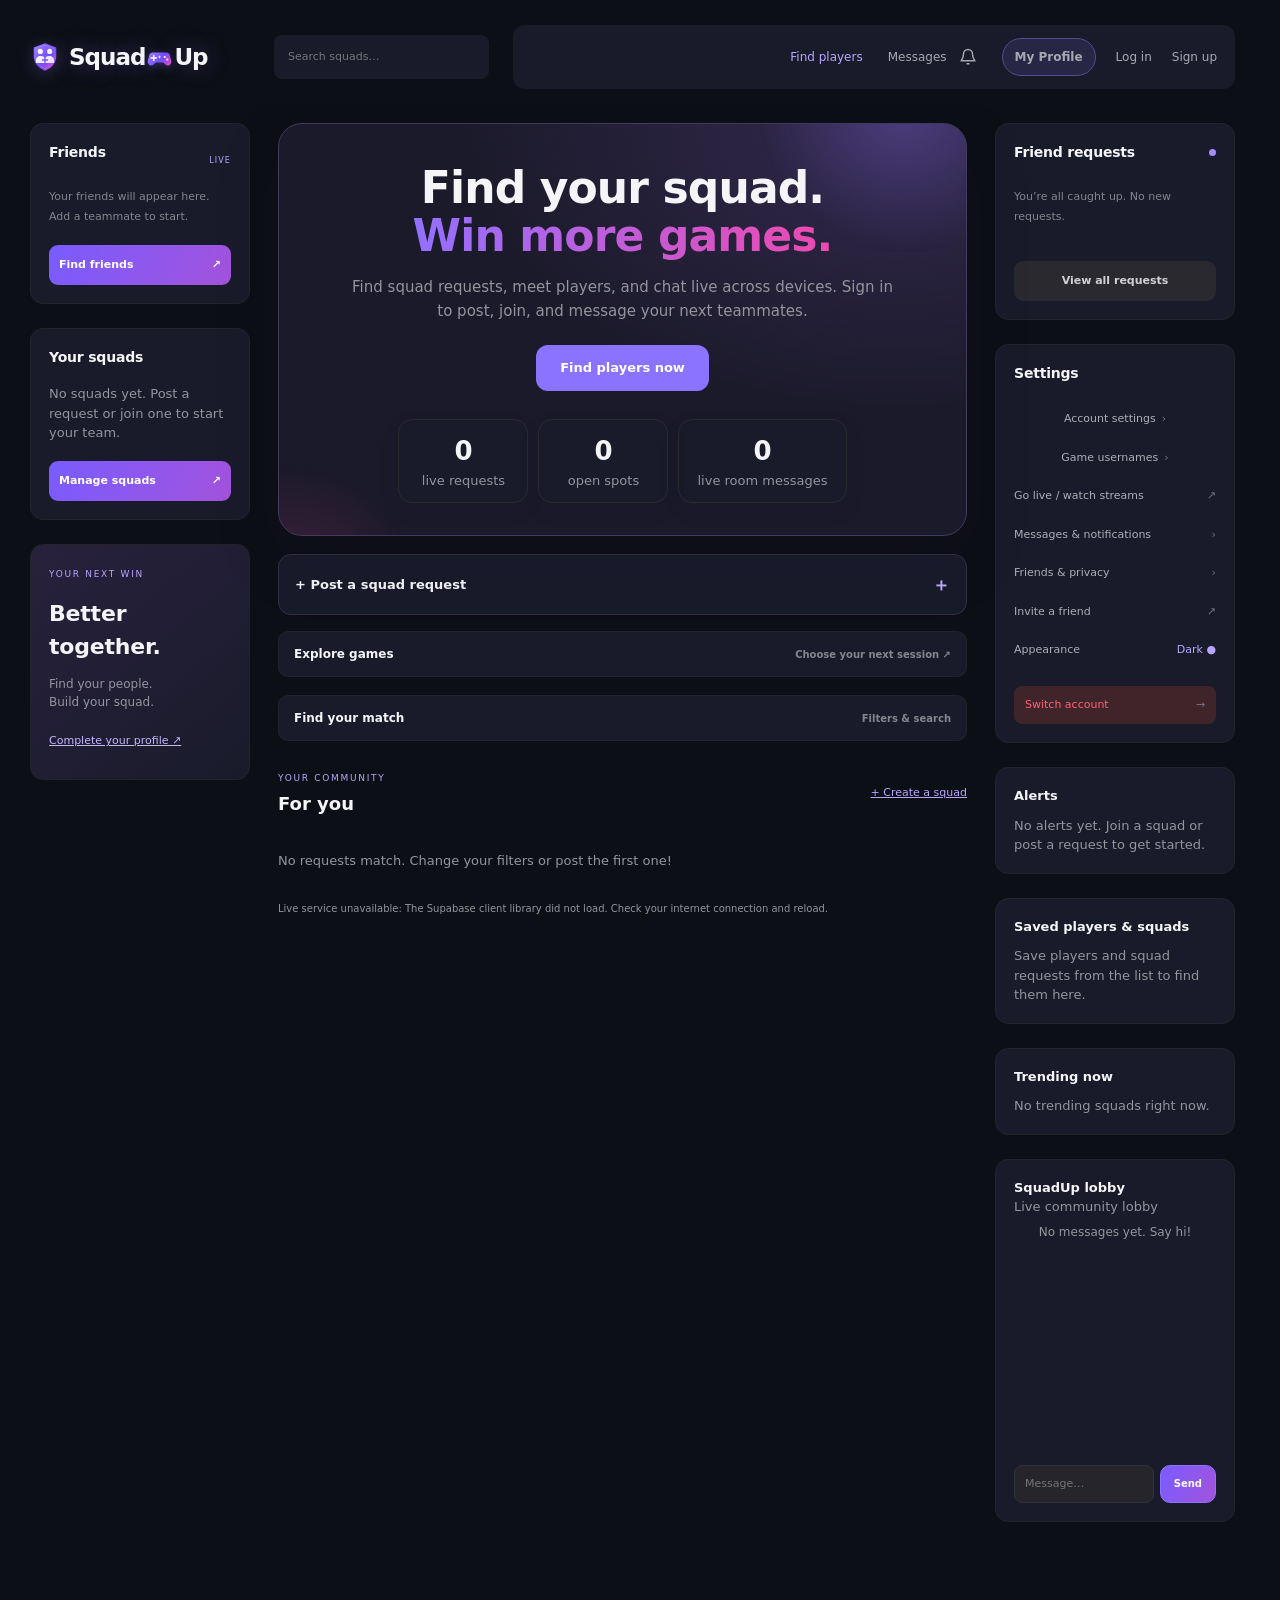
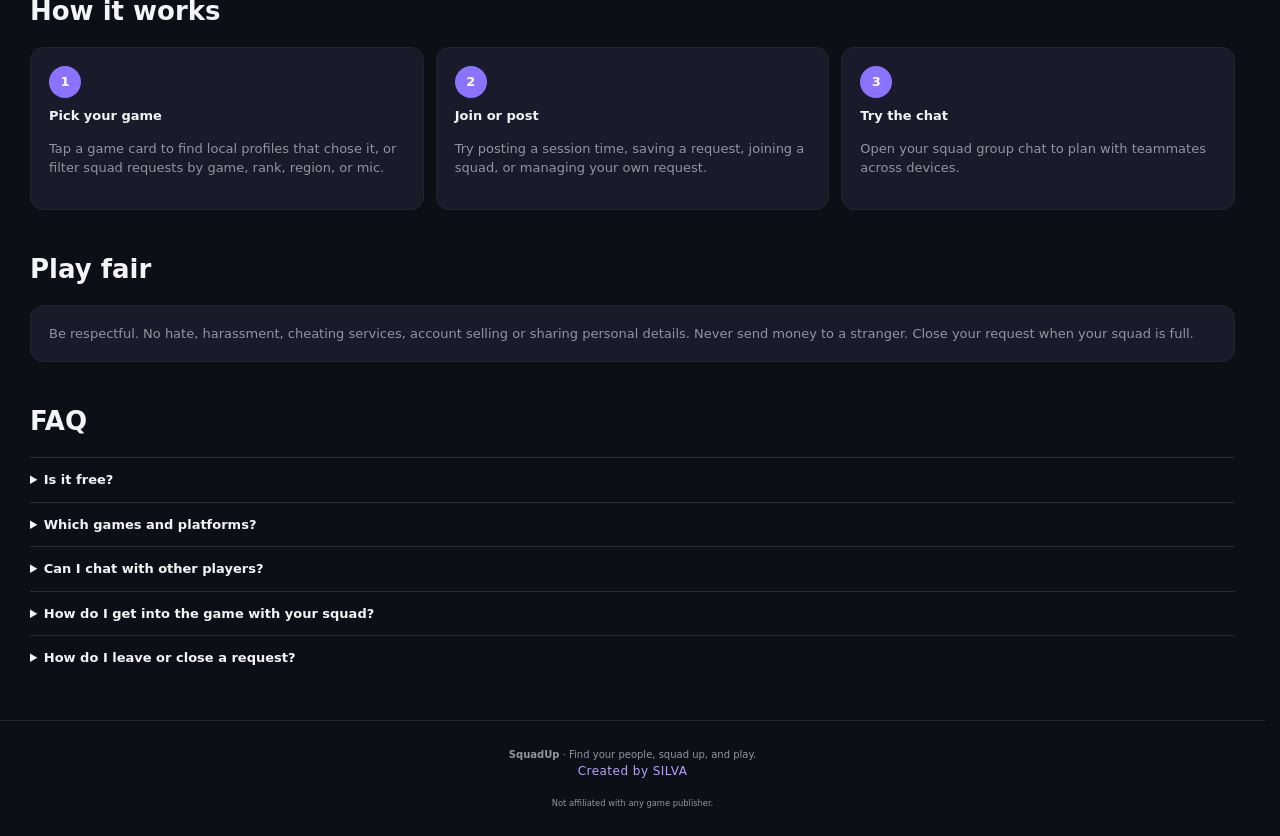
==== commit 4276ca5f: "Add files via upload" ====
--- a/index.html
+++ b/index.html
@@ -138,8 +138,8 @@
 .sq-unread-badge{position:absolute;right:-11px;top:-10px;display:flex;align-items:center;justify-content:center;min-width:17px;height:17px;padding:0 4px;border-radius:999px;background:#ef233c;color:white;font:700 10px/1 system-ui;border:2px solid #171824;box-sizing:border-box;z-index:2}
 .sq-unread-badge[hidden]{display:none}.sq-bell .sq-unread-badge{right:-8px;top:-7px}
 .receipt.read{color:#68cfff;font-weight:600}
-</style><link rel="stylesheet" href="community.css"><link rel="stylesheet" href="dashboard.css"><link rel="stylesheet" href="app-polish.css"></head><body>
-<div class="nav"><div class="top"><h1><img class="brand-mark" src="squadup-logo.svg" alt=""><span>Squad<img class="wordmark-pad" src="squadup-gamepad.svg" alt="" aria-hidden="true">Up</span></h1><div class="links"><a href="#play">Find players</a><a id="messagesLink" class="sq-message-link" href="messages.html" aria-label="Messages"><span class="sq-badge-anchor">Messages<span class="sq-unread-badge" hidden></span></span><span class="sq-badge-anchor sq-bell"><svg width="18" height="18" viewBox="0 0 24 24" fill="none" stroke="currentColor" stroke-width="2" aria-hidden="true"><path d="M18 8a6 6 0 0 0-12 0c0 7-3 7-3 9h18c0-2-3-2-3-9M10 21h4"/></svg><span class="sq-unread-badge" hidden></span></span></a><button id="messageAlertToggle" class="message-alert-toggle" type="button" hidden>Enable alerts</button><a class="profile-link" href="profile.html">My Profile</a><a href="#how">How it works</a><a href="#faq">FAQ</a><input id="name" placeholder="Your gamer tag" maxlength="20"><a id="loginLink" href="login.html">Log in</a><a class="auth-link" id="signupLink" href="signup.html">Sign up</a></div></div></div>
+</style><link rel="stylesheet" href="community.css"><link rel="stylesheet" href="dashboard.css"><link rel="stylesheet" href="app-polish.css"><link rel="stylesheet" href="media-update.css"></head><body>
+<div class="nav"><div class="top"><h1><img class="brand-mark" src="squadup-logo.svg" alt=""><span>Squad<img class="wordmark-pad" src="squadup-gamepad.svg" alt="" aria-hidden="true">Up</span></h1><div class="links"><a href="#play">Find players</a><a id="messagesLink" class="sq-message-link" href="messages.html" aria-label="Messages"><span class="sq-badge-anchor">Messages</span><span class="sq-badge-anchor sq-bell"><svg width="18" height="18" viewBox="0 0 24 24" fill="none" stroke="currentColor" stroke-width="2" aria-hidden="true"><path d="M18 8a6 6 0 0 0-12 0c0 7-3 7-3 9h18c0-2-3-2-3-9M10 21h4"/></svg><span class="sq-unread-badge" hidden></span></span></a><button id="messageAlertToggle" class="message-alert-toggle" type="button" hidden>Enable alerts</button><a class="profile-link" href="profile.html">My Profile</a><a href="#how">How it works</a><a href="#faq">FAQ</a><input id="name" placeholder="Your gamer tag" maxlength="20"><a id="loginLink" href="login.html">Log in</a><a class="auth-link" id="signupLink" href="signup.html">Sign up</a></div></div></div>
 <section class="hero"><h2>Find your squad.<br><em>Win more games.</em></h2>
 <p>Find squad requests, meet players, and chat live across devices. Sign in to post, join, and message your next teammates.</p>
 <a class="cta" href="#play">Find players now</a>
@@ -177,7 +177,7 @@
 <div class="tile" style="--tile-color:#2563eb;--tile-image:url('image/CT-EFOOTBALL (@ct_efootball) on X.jpg')"><b>eFootball</b><small>3 modes</small></div>
 <div class="tile" style="--tile-color:#1d4ed8;--tile-image:url('image/NBA Insider Shams Charania revealed that OKC Thunder star, Shai Gilgeous-Alexander will be the first official star of NBA 2K26_.jpg')"><b>NBA 2K</b><small>3 modes</small></div>
 <div class="tile" style="--tile-color:#0ea5e9;--tile-image:url('image/Dream League Soccer 2026 on TikTok.jpg')"><b>Dream League Soccer</b><small>3 modes</small></div>
-<div class="tile" style="--tile-color:#0ea5e9"><b>Rocket League</b><small>3 modes</small></div>
+<div class="tile" style="--tile-color:#0ea5e9;--tile-image:url('8-ball-pool.jpg')"><b>8 Ball Pool</b><small>Find an opponent</small></div>
 <div class="tile" style="--tile-color:#a16207;--tile-image:url('image/New League of Legends logo is universally slated.jpg')"><b>League of Legends</b><small>3 modes</small></div>
 <div class="tile" style="--tile-color:#4f46e5;--tile-image:url('image/Logo Game Mobile Legends.jpg')"><b>Mobile Legends</b><small>3 modes</small></div>
 <div class="tile" style="--tile-color:#9f1239;--tile-image:url('image/Tekken 8 poster in HD.jpg')"><b>Tekken 8</b><small>2 modes</small></div>
@@ -185,7 +185,6 @@
 <div class="tile" style="--tile-color:#475569;--tile-image:url('image/download (21).jpg')"><b>Roblox</b><small>3 modes</small></div>
 <div class="tile" style="--tile-color:#0f766e;--tile-image:url('image/%27GTA 5%27 cover art revealed - image.jpg')"><b>GTA Online</b><small>3 modes</small></div>
 <div class="tile" style="--tile-color:#1e40af;--tile-image:url('image/quem joga.jpg')"><b>Clash Royale</b><small>3 modes</small></div>
-<div class="tile" style="--tile-color:#64748b;--tile-image:url('image/download (19).jpg')"><b>Other game</b><small>2 modes</small></div>
 </div>
 <section class="game-players" id="gamePlayers" aria-live="polite" hidden>
   <div class="game-players-head"><b id="gamePlayersTitle">Players</b><button id="closeGamePlayers" type="button">Close</button></div>
@@ -255,7 +254,7 @@
 <section class="sec"><h3>Play fair</h3><div class="card"><p class="mu" style="margin:0">Be respectful. No hate, harassment, cheating services, account selling or sharing personal details. Never send money to a stranger. Close your request when your squad is full.</p></div></section>
 <section class="sec faq" id="faq"><h3>FAQ</h3>
 <details><summary>Is it free?</summary><p>Yes, posting, joining and chatting are free.</p></details>
-<details><summary>Which games and platforms?</summary><p>21 game options across shooters, battle royale, sports, MOBA, fighting and sandbox titles, on PlayStation, Xbox, PC and Mobile. Pick Other game for anything not listed.</p></details>
+<details><summary>Which games and platforms?</summary><p>20 game options across shooters, battle royale, sports, MOBA, fighting and sandbox titles, on PlayStation, Xbox, PC and Mobile.</p></details>
 <details><summary>Can I chat with other players?</summary><p>Yes. Create a live SquadUp account to message players and chat in squad rooms across devices.</p></details>
 <details><summary>How do I get into the game with your squad?</summary><p>This demo does not contact game services. Use the live squad chat to plan and share your game username or party code.</p></details>
 <details><summary>How do I leave or close a request?</summary><p>Press Leave on a squad you joined, or Close on a request you posted.</p></details></section>
@@ -266,7 +265,7 @@
 <script src="supabase-config.js"></script>
 <script>
 const G=(cat,c,s,m)=>({cat,c,s,m});
-const GAMES={"Call of Duty":G("Shooter","#d97706","COD",["Warzone","Multiplayer","Ranked","Zombies"]),"Call of Duty Mobile":G("Shooter","#b45309","CODM",["Multiplayer","Battle Royale","Ranked"]),"Valorant":G("Shooter","#e11d48","VAL",["Competitive","Unrated","Spike Rush"]),"Counter-Strike 2":G("Shooter","#ca8a04","CS2",["Premier","Competitive","Casual"]),"Apex Legends":G("Battle Royale","#dc2626","APEX",["Trios","Duos","Ranked"]),"Fortnite":G("Battle Royale","#7c3aed","FN",["Squads","Duos","Zero Build","Ranked"]),"PUBG Mobile":G("Battle Royale","#65a30d","PUBG",["Squads","Duos","Team Deathmatch"]),"Free Fire":G("Battle Royale","#f97316","FF",["Squads","Duos","Clash Squad"]),"EA FC 27":G("Sports","#16a34a","FC",["Pro Clubs","Ultimate Team","Friendlies"]),"eFootball":G("Sports","#2563eb","eF",["Dream Team","Online Match","Co-op"]),"NBA 2K":G("Sports","#1d4ed8","2K",["Park","Pro-Am","MyTeam"]),"Dream League Soccer":G("Sports","#0ea5e9","DLS",["Dream Team","Career","Online"]),"Rocket League":G("Sports","#0ea5e9","RL",["2v2","3v3","Ranked"]),"League of Legends":G("MOBA","#a16207","LoL",["Ranked Flex","Normal Draft","ARAM"]),"Mobile Legends":G("MOBA","#4f46e5","MLBB",["Ranked","Classic","Brawl"]),"Tekken 8":G("Fighting","#9f1239","T8",["Ranked","Player Match"]),"Minecraft":G("Sandbox","#15803d","MC",["Survival","Realms","Minigames"]),"Roblox":G("Sandbox","#475569","RBX",["Social","Adventure","Competitive"]),"GTA Online":G("Sandbox","#0f766e","GTA",["Heists","Freemode","Races"]),"Clash Royale":G("Mobile","#1e40af","CR",["Clan Wars","2v2","Ladder"]),"Other game":G("Other","#64748b","+",["Casual","Ranked"])}, PROFILE_DEFAULT={tag:"",platform:"PC",rank:"Gold",region:"Lagos",mic:"Mic on",skill:"Casual",bio:"Looking for a chill, competitive crew.",favoriteGame:"Valorant"};
+const GAMES={"Call of Duty":G("Shooter","#d97706","COD",["Warzone","Multiplayer","Ranked","Zombies"]),"Call of Duty Mobile":G("Shooter","#b45309","CODM",["Multiplayer","Battle Royale","Ranked"]),"Valorant":G("Shooter","#e11d48","VAL",["Competitive","Unrated","Spike Rush"]),"Counter-Strike 2":G("Shooter","#ca8a04","CS2",["Premier","Competitive","Casual"]),"Apex Legends":G("Battle Royale","#dc2626","APEX",["Trios","Duos","Ranked"]),"Fortnite":G("Battle Royale","#7c3aed","FN",["Squads","Duos","Zero Build","Ranked"]),"PUBG Mobile":G("Battle Royale","#65a30d","PUBG",["Squads","Duos","Team Deathmatch"]),"Free Fire":G("Battle Royale","#f97316","FF",["Squads","Duos","Clash Squad"]),"EA FC 27":G("Sports","#16a34a","FC",["Pro Clubs","Ultimate Team","Friendlies"]),"eFootball":G("Sports","#2563eb","eF",["Dream Team","Online Match","Co-op"]),"NBA 2K":G("Sports","#1d4ed8","2K",["Park","Pro-Am","MyTeam"]),"Dream League Soccer":G("Sports","#0ea5e9","DLS",["Dream Team","Career","Online"]),"8 Ball Pool":G("Sports","#0ea5e9","8",["1 vs 1","Tournament","Play with friends"]),"League of Legends":G("MOBA","#a16207","LoL",["Ranked Flex","Normal Draft","ARAM"]),"Mobile Legends":G("MOBA","#4f46e5","MLBB",["Ranked","Classic","Brawl"]),"Tekken 8":G("Fighting","#9f1239","T8",["Ranked","Player Match"]),"Minecraft":G("Sandbox","#15803d","MC",["Survival","Realms","Minigames"]),"Roblox":G("Sandbox","#475569","RBX",["Social","Adventure","Competitive"]),"GTA Online":G("Sandbox","#0f766e","GTA",["Heists","Freemode","Races"]),"Clash Royale":G("Mobile","#1e40af","CR",["Clan Wars","2v2","Ladder"])}, PROFILE_DEFAULT={tag:"",platform:"PC",rank:"Gold",region:"Lagos",mic:"Mic on",skill:"Casual",bio:"Looking for a chill, competitive crew.",favoriteGame:"Valorant"};
 const $=id=>document.getElementById(id);
 const esc=s=>String(s==null?"":s).replace(/[&<>"']/g,c=>({"&":"&amp;","<":"&lt;",">":"&gt;",'"':"&quot;","'":"&#39;"}[c]));
 const ls={get(k,d){try{return JSON.parse(localStorage.getItem(k))||d}catch(e){return d}},set(k,v){try{localStorage.setItem(k,JSON.stringify(v))}catch(e){}}};
@@ -409,7 +408,7 @@
 function spots(p){return Math.max(0,Number(p.need||1)-members.filter(m=>m.pid===p.id).length)}
 function stats(){if(!$("s1"))return;$("s1").textContent=posts.filter(post=>!post.closed&&spots(post)>0).length;$("s2").textContent=posts.reduce((n,p)=>n+(!p.closed?spots(p):0),0);$("s3").textContent=msgs.filter(m=>!m.sys).length}
 function formatSessionTime(value){if(!value)return"Flexible timing";const date=new Date(value);return Number.isNaN(date.getTime())?"Time not set":date.toLocaleString([],{weekday:"short",month:"short",day:"numeric",hour:"numeric",minute:"2-digit"})+" (local)"}
-const POST_GAME_IMAGES={"Call of Duty": "image/call-of-duty.jpg", "Call of Duty Mobile": "image/HD Yellow Call Of Duty Mobile COD Game Logo PNG.jpg", "Valorant": "image/valorant - Google Search.jpg", "Counter-Strike 2": "image/Counter-Strike 2 is finally here! - esports_inquirer.net", "Apex Legends": "image/APEX LEGENDS.jpg", "Fortnite": "image/download (20).jpg", "PUBG Mobile": "image/PlayerUnknown%27s Battlegrounds mobile é gratuito e mundial, confira_.jpg", "Free Fire": "image/Quais são os melhores personagens do Free Fire_.jpg", "EA FC 27": "image/Como corrigir o erro EA FC 27 0xc0000005.jpg", "eFootball": "image/CT-EFOOTBALL (@ct_efootball) on X.jpg", "NBA 2K": "image/NBA Insider Shams Charania revealed that OKC Thunder star, Shai Gilgeous-Alexander will be the first official star of NBA 2K26_.jpg", "Dream League Soccer": "image/Dream League Soccer 2026 on TikTok.jpg", "League of Legends": "image/New League of Legends logo is universally slated.jpg", "Mobile Legends": "image/Logo Game Mobile Legends.jpg", "Tekken 8": "image/Tekken 8 poster in HD.jpg", "Minecraft": "image/The Top Paid iPad Games of 2017.jpg", "Roblox": "image/download (21).jpg", "GTA Online": "image/%27GTA 5%27 cover art revealed - image.jpg", "Clash Royale": "image/quem joga.jpg", "Other game": "image/download (19).jpg"};
+const POST_GAME_IMAGES={"8 Ball Pool":"8-ball-pool.jpg","Call of Duty": "image/call-of-duty.jpg", "Call of Duty Mobile": "image/HD Yellow Call Of Duty Mobile COD Game Logo PNG.jpg", "Valorant": "image/valorant - Google Search.jpg", "Counter-Strike 2": "image/Counter-Strike 2 is finally here! - esports_inquirer.net", "Apex Legends": "image/APEX LEGENDS.jpg", "Fortnite": "image/download (20).jpg", "PUBG Mobile": "image/PlayerUnknown%27s Battlegrounds mobile é gratuito e mundial, confira_.jpg", "Free Fire": "image/Quais são os melhores personagens do Free Fire_.jpg", "EA FC 27": "image/Como corrigir o erro EA FC 27 0xc0000005.jpg", "eFootball": "image/CT-EFOOTBALL (@ct_efootball) on X.jpg", "NBA 2K": "image/NBA Insider Shams Charania revealed that OKC Thunder star, Shai Gilgeous-Alexander will be the first official star of NBA 2K26_.jpg", "Dream League Soccer": "image/Dream League Soccer 2026 on TikTok.jpg", "League of Legends": "image/New League of Legends logo is universally slated.jpg", "Mobile Legends": "image/Logo Game Mobile Legends.jpg", "Tekken 8": "image/Tekken 8 poster in HD.jpg", "Minecraft": "image/The Top Paid iPad Games of 2017.jpg", "Roblox": "image/download (21).jpg", "GTA Online": "image/%27GTA 5%27 cover art revealed - image.jpg", "Clash Royale": "image/quem joga.jpg", "Other game": "image/download (19).jpg"};
 let invitedSquadOpened=false;
 function feed(){
 const invitedSquad=new URLSearchParams(location.search).get("squad");
@@ -514,5 +513,5 @@
 $("q").oninput=feed;$("pf").onchange=feed;$("gameFilter").onchange=feed;$("rankFilter").onchange=feed;$("micFilter").onchange=feed;$("regionFilter").oninput=feed;$("sortRequests").onchange=feed;$("openOnly").onchange=feed;$("savedOnly").onchange=feed;
 applyProfilePanel();chat();feed();renderNotifications();renderMySquads();renderTrending();init();
 </script>
-    <script src="chat-notifications.js"></script><script src="community.js"></script></body>
+    <script src="chat-notifications.js"></script><script src="community.js"></script><script src="media-feed.js"></script></body>
 </html>
--- a/media-update.css
+++ b/media-update.css
@@ -0,0 +1,3 @@
+.dashboard-view .dashboard-center .hero{display:block!important;padding:32px 20px;margin:0 0 18px;min-height:0;border:1px solid #44395e;border-radius:24px;text-align:center;background:radial-gradient(at 90% 0%,#33294e 0,transparent 50%),#1b1a2a}.dashboard-view .hero h2{font-size:clamp(28px,4vw,44px);line-height:1.08;margin:8px 0 16px}.dashboard-view .hero p{font-size:15px;line-height:1.6}.dashboard-view .hero .stats{display:flex;flex-wrap:wrap;justify-content:center;gap:10px}.dashboard-view .hero em{background:linear-gradient(90deg,#9370ff,#ee49af);background-clip:text;color:transparent;font-style:normal}.tile[style*="8-ball-pool"]{background-image:linear-gradient(0deg,#080b19d9,transparent 80%),url('8-ball-pool.jpg')!important;background-size:cover!important;background-position:center!important}a[href*="profile.html"]{min-height:38px;display:inline-flex;align-items:center;justify-content:center;gap:6px;touch-action:manipulation}.media-heading{display:flex;align-items:center;justify-content:space-between;gap:12px;flex-wrap:wrap}.media-heading h2{margin:0}.media-hub form{display:grid;gap:12px;margin-top:18px}.media-hub label{display:grid;gap:7px;color:#bdb8cf;font-size:13px}.media-hub input,.media-hub select{width:100%;box-sizing:border-box;background:#141320;color:#f6f3ff;border:1px solid #393247;border-radius:10px;padding:11px}.media-hub summary{padding:14px 0;cursor:pointer}.gameplay-post,.repost-card{border-top:1px solid #383045;padding:18px 0;overflow-wrap:anywhere}.gameplay-post video,.message-video{display:block;width:100%;max-height:400px;background:#090810;border-radius:12px}.message-video{max-width:400px}.post-social-actions{display:flex;gap:10px;padding:10px 0;flex-wrap:wrap}.post-social-actions button,.repost-card button{color:#d7cef5;border:1px solid #51426b;background:#292138;border-radius:10px;min-height:40px;padding:8px 14px;cursor:pointer}.post-social-actions button[aria-pressed=true]{background:#643fa6;color:white;border-color:#ad83ff}#media-status{font-size:13px;color:#c9bbec}.live-page{background:#100e19;color:#f5f1ff;font:16px system-ui;margin:0}.live-shell{max-width:1040px;margin:auto;padding:24px}.live-shell a{color:#b394ff}.live-panel{background:#211d30;border:1px solid #3c3350;border-radius:18px;padding:20px;margin:20px 0}.live-controls{display:flex;flex-wrap:wrap;gap:12px;align-items:center}.live-shell button,.live-shell input,.live-shell select{font:inherit;padding:12px;border-radius:10px;border:1px solid #5a467d;color:#fff;background:#30253e}.live-shell button{cursor:pointer;background:#7851cf}.live-shell button:disabled{opacity:.5;cursor:wait}.live-shell video{width:100%;max-height:65vh;background:black;border-radius:14px;margin-top:16px}.live-item{display:flex;justify-content:space-between;gap:12px;padding:14px 0;border-bottom:1px solid #3c3350}.live-shell footer{margin:30px 0;color:#afa2bf}.live-shell input{min-width:0;flex:1}.live-status{color:#cdbde7;line-height:1.6}@media(max-width:700px){.dashboard-view .dashboard-center .hero{padding:24px 14px}.dashboard-view .hero .stats>*{min-width:80px;flex:1}.media-hub{padding:15px!important}.live-shell{padding:14px}.live-controls>*{flex:1 1 130px}a[href*="profile.html"]{min-height:44px}#attachment-actions{flex-wrap:wrap}.post-social-actions button{min-height:44px}}
+
+#live-comments[hidden]{display:none}#comment-list{max-height:340px;min-height:100px;overflow:auto;overscroll-behavior:contain;margin-bottom:18px}.live-comment{border-bottom:1px solid #3c3350;padding:12px 4px;overflow-wrap:anywhere}.live-comment strong{color:#c4a8ff;font-size:14px}.live-comment time{float:right;font-size:11px;color:#aaa1ba}.live-comment p{margin:7px 0;white-space:pre-wrap}#comment-form label{display:block;margin-bottom:8px;font-size:13px}#comment-status{font-size:13px;color:#d1b7ef}@media(max-width:600px){#comment-list{max-height:260px}#comment-form input{flex:1 1 180px;width:100%;box-sizing:border-box}#comment-form button{flex:0 0 auto;min-height:44px}}
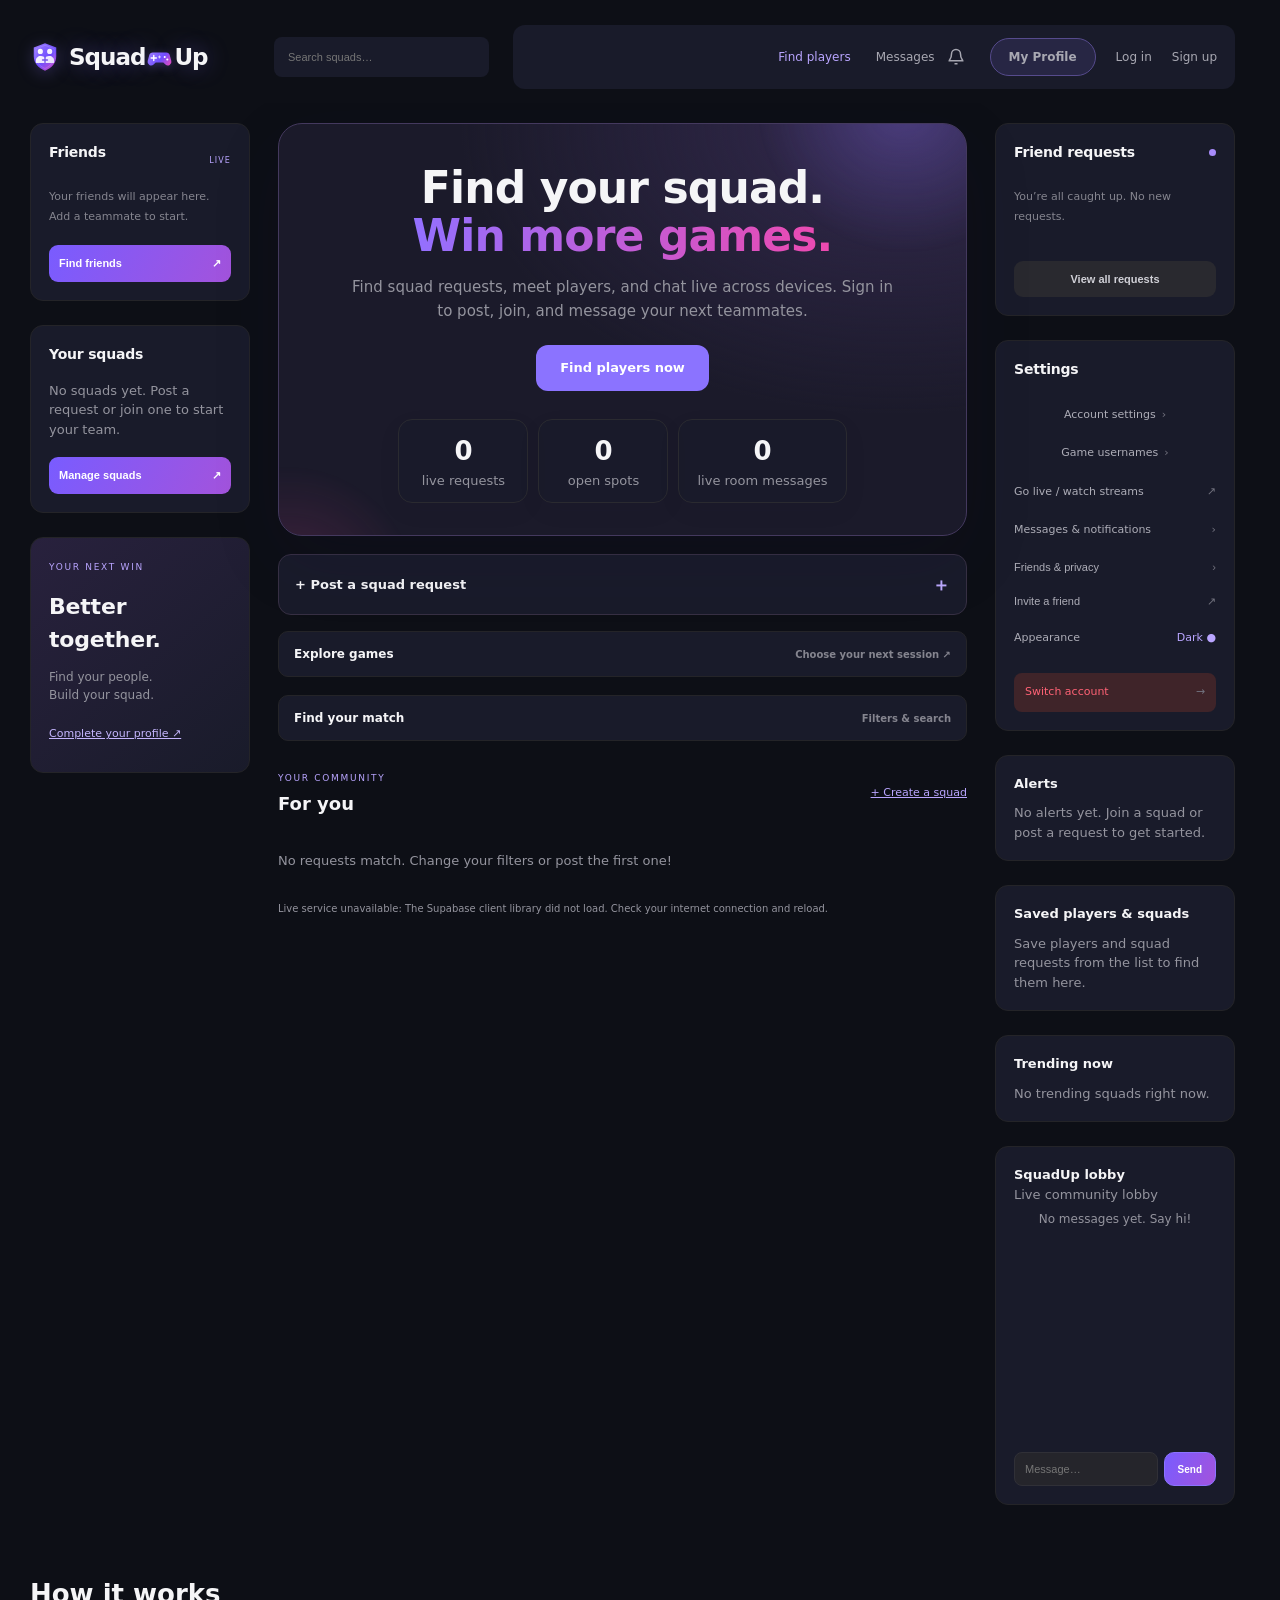
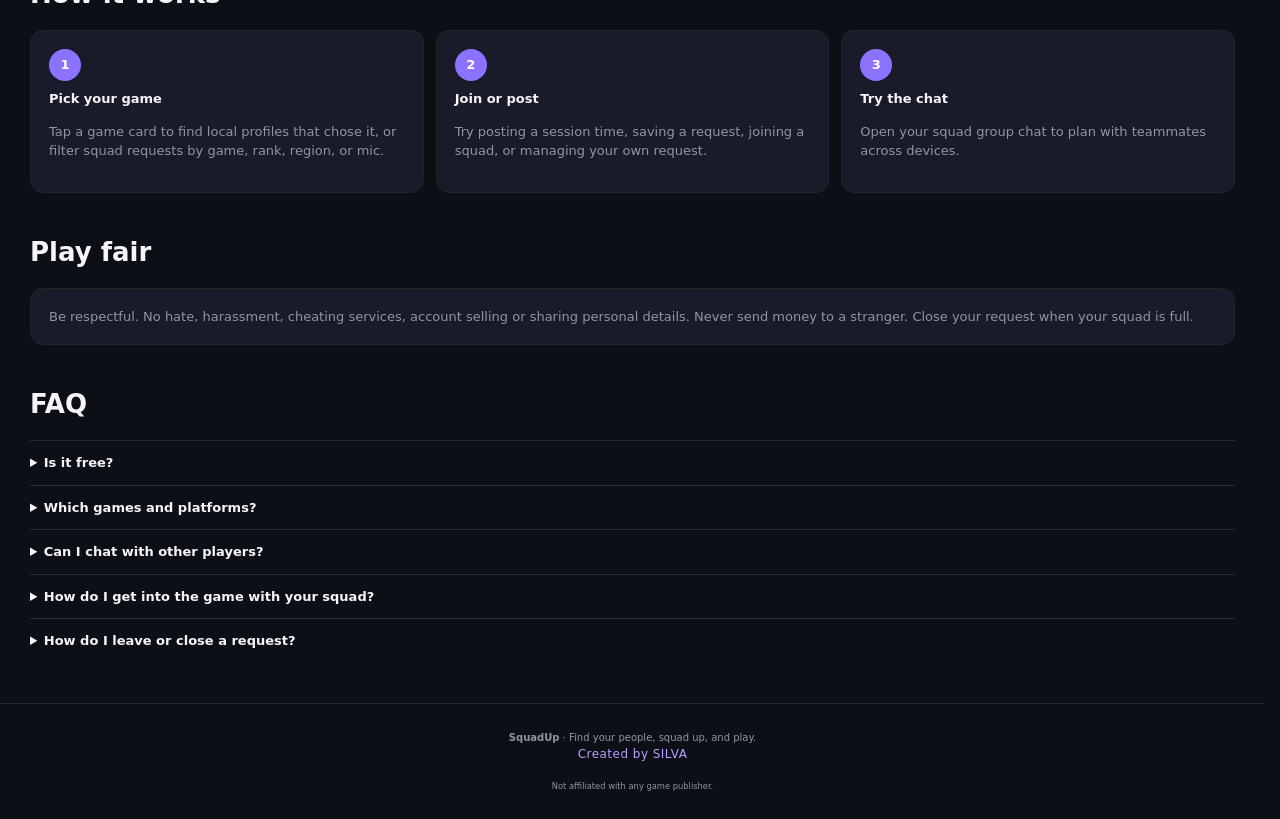
==== commit 1925d28c: "Add files via upload" ====
--- a/index.html
+++ b/index.html
@@ -8,7 +8,7 @@
 @media (prefers-color-scheme:dark){:root:not([data-theme="light"]){--bg:#0d0f16;--card:#161925;--tx:#eceef6;--mu:#8b90a3;--bd:#252938;--ac:#8b73ff;--ac2:#0d0f16;--ok:#4ade80}}
 :root[data-theme="dark"]{--bg:#0d0f16;--card:#161925;--tx:#eceef6;--mu:#8b90a3;--bd:#252938;--ac:#8b73ff;--ac2:#0d0f16;--ok:#4ade80}
 *{box-sizing:border-box}html,body{margin:0}body{background:var(--bg);color:var(--tx);font-family:system-ui,-apple-system,Segoe UI,Roboto,sans-serif}
-button,input,select,textarea{font:inherit;color:var(--tx)}
+button,input,select,textarea{font:inhmakeerit;color:var(--tx)}
 input,select,textarea{background:var(--card);border:1px solid var(--bd);border-radius:10px;padding:9px 12px;max-width:100%}
 button{cursor:pointer;border:1px solid var(--bd);background:var(--card);border-radius:10px;padding:8px 13px}
 button.p{background:var(--ac);color:var(--ac2);border-color:var(--ac);font-weight:600}
@@ -69,7 +69,9 @@
 #toast{position:fixed;left:50%;bottom:calc(20px + env(safe-area-inset-bottom,0px));transform:translateX(-50%);background:var(--tx);color:var(--bg);padding:9px 14px;border-radius:10px;font-size:14px;display:none;z-index:9}
 .nav{position:sticky;top:0;z-index:5;backdrop-filter:blur(10px);background:color-mix(in srgb,var(--bg) 85%,transparent);border-bottom:1px solid var(--bd)}
 .nav .top{padding:10px 20px}.links{display:flex;gap:18px;align-items:center}.links a{color:var(--mu);text-decoration:none;font-size:14px}
-.links a.profile-link{padding:7px 12px;border:1px solid color-mix(in srgb,var(--ac) 45%,var(--bd));border-radius:999px;background:color-mix(in srgb,var(--ac) 12%,var(--card));color:var(--ac);font-weight:750}
+.links a.profile-link{display:inline-flex;align-items:center;justify-content:center;min-height:38px;padding:7px 18px;border:1px solid color-mix(in srgb,var(--ac) 45%,var(--bd));border-radius:999px;background:color-mix(in srgb,var(--ac) 12%,var(--card));color:var(--ac);font-weight:750;white-space:nowrap;transition:background-color .18s ease,border-color .18s ease,box-shadow .18s ease,transform .18s ease}
+@media(hover:hover){.links a.profile-link:hover{background:color-mix(in srgb,var(--ac) 20%,var(--card));border-color:var(--ac);box-shadow:0 4px 14px color-mix(in srgb,var(--ac) 20%,transparent);transform:translateY(-1px)}}
+.links a.profile-link:focus-visible{outline:2px solid var(--ac);outline-offset:3px}
 #messagesLink{position:relative;display:inline-flex;align-items:center}
 .message-count{position:absolute;top:-5px;right:-7px;display:grid;width:18px;height:18px;place-items:center;padding:0;border:2px solid var(--bg);border-radius:50%;background:#dc2626;color:#fff;font-size:9px;font-weight:800;line-height:1}
 .message-count[hidden]{display:none}
@@ -79,6 +81,7 @@
 .message-alert-toggle:disabled{opacity:.7;cursor:default}
 @media(max-width:700px){.links a:not(.auth-link):not([href="login.html"]):not([href="messages.html"]):not(.profile-link){display:none}}
 @media(max-width:700px){.nav .top{gap:8px;padding:10px 14px}.links{width:100%;justify-content:space-between;flex-wrap:wrap;gap:9px}.links input{width:135px;flex:1;min-width:110px}}
+@media(max-width:700px){.links a.profile-link{width:clamp(140px,38vw,180px);min-height:44px;padding:8px 18px;flex:0 1 auto}}
 .hero{max-width:1150px;margin:auto;padding:52px 20px 20px;text-align:center}
 .hero h2{font-size:clamp(32px,6vw,56px);line-height:1.05;margin:0 0 14px;letter-spacing:-.02em}
 .hero h2 em{font-style:normal;background:linear-gradient(90deg,var(--ac),#ec4899);-webkit-background-clip:text;background-clip:text;color:transparent}
